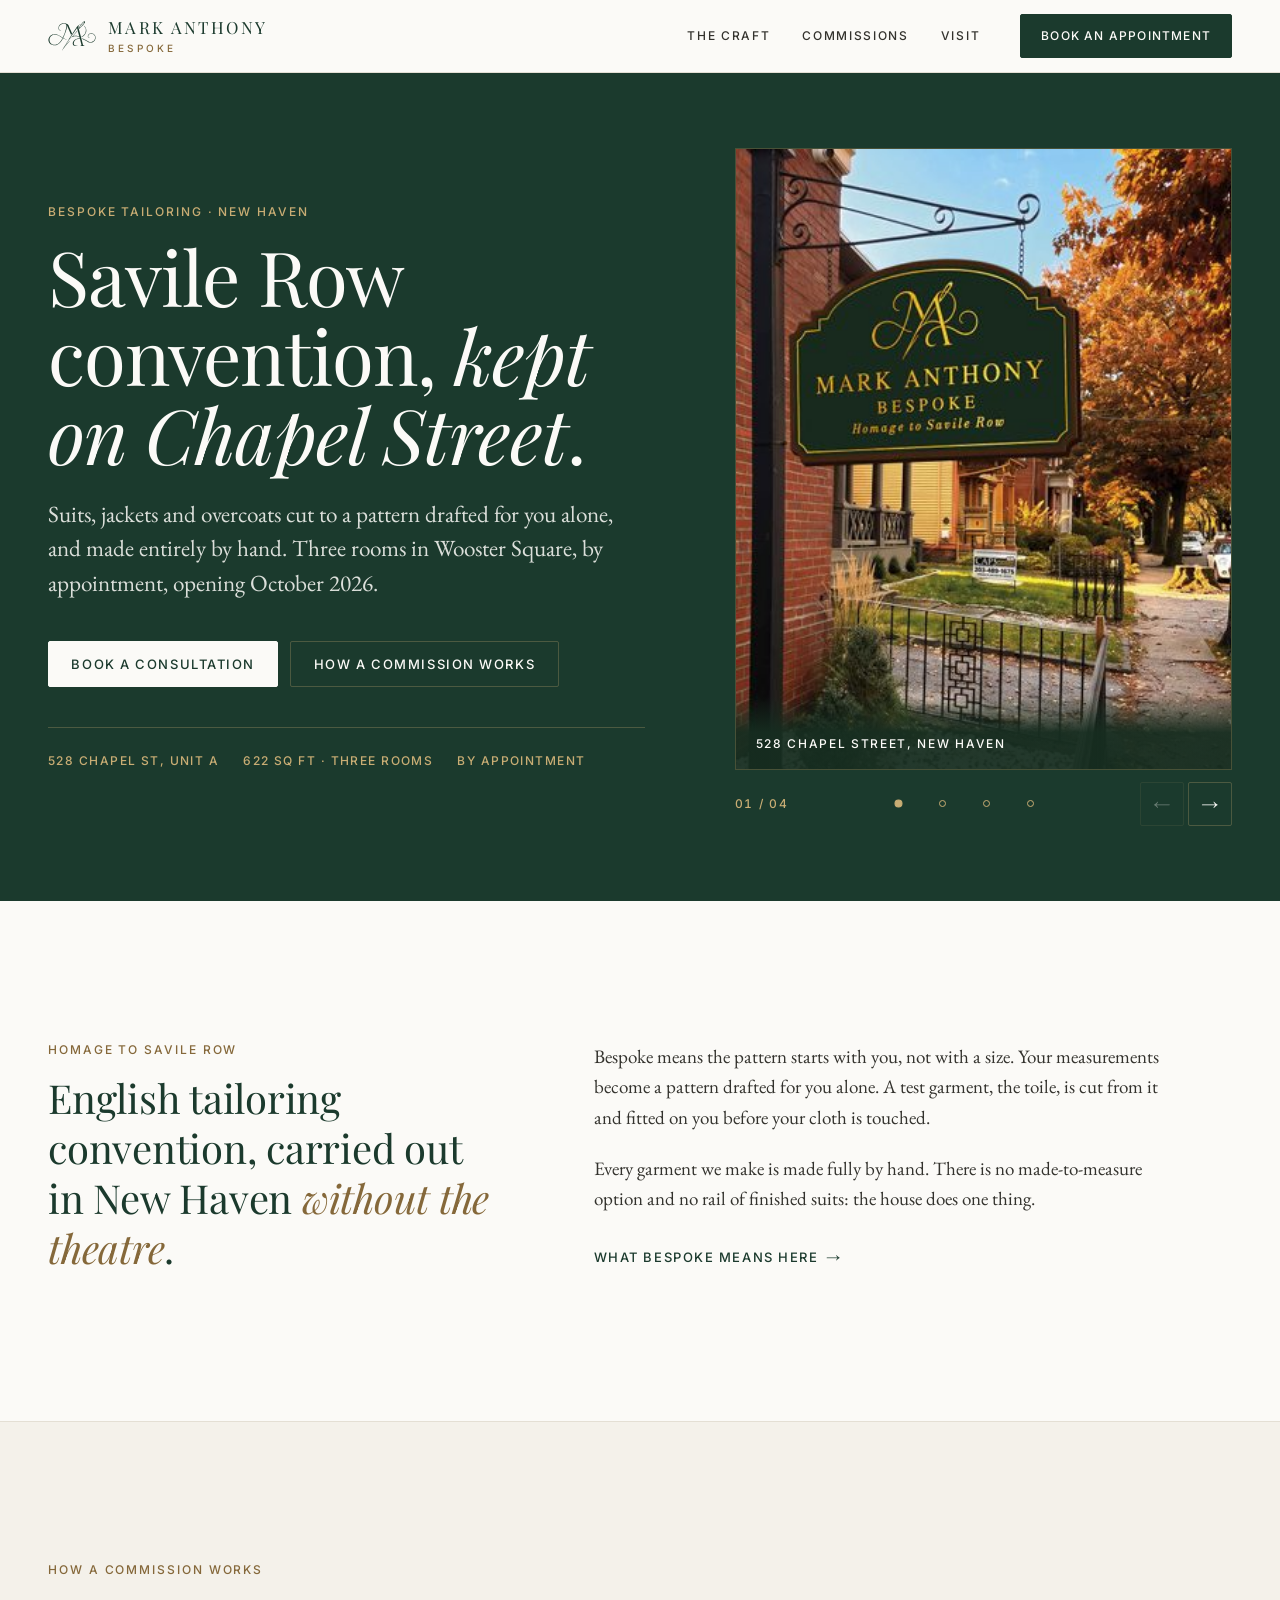
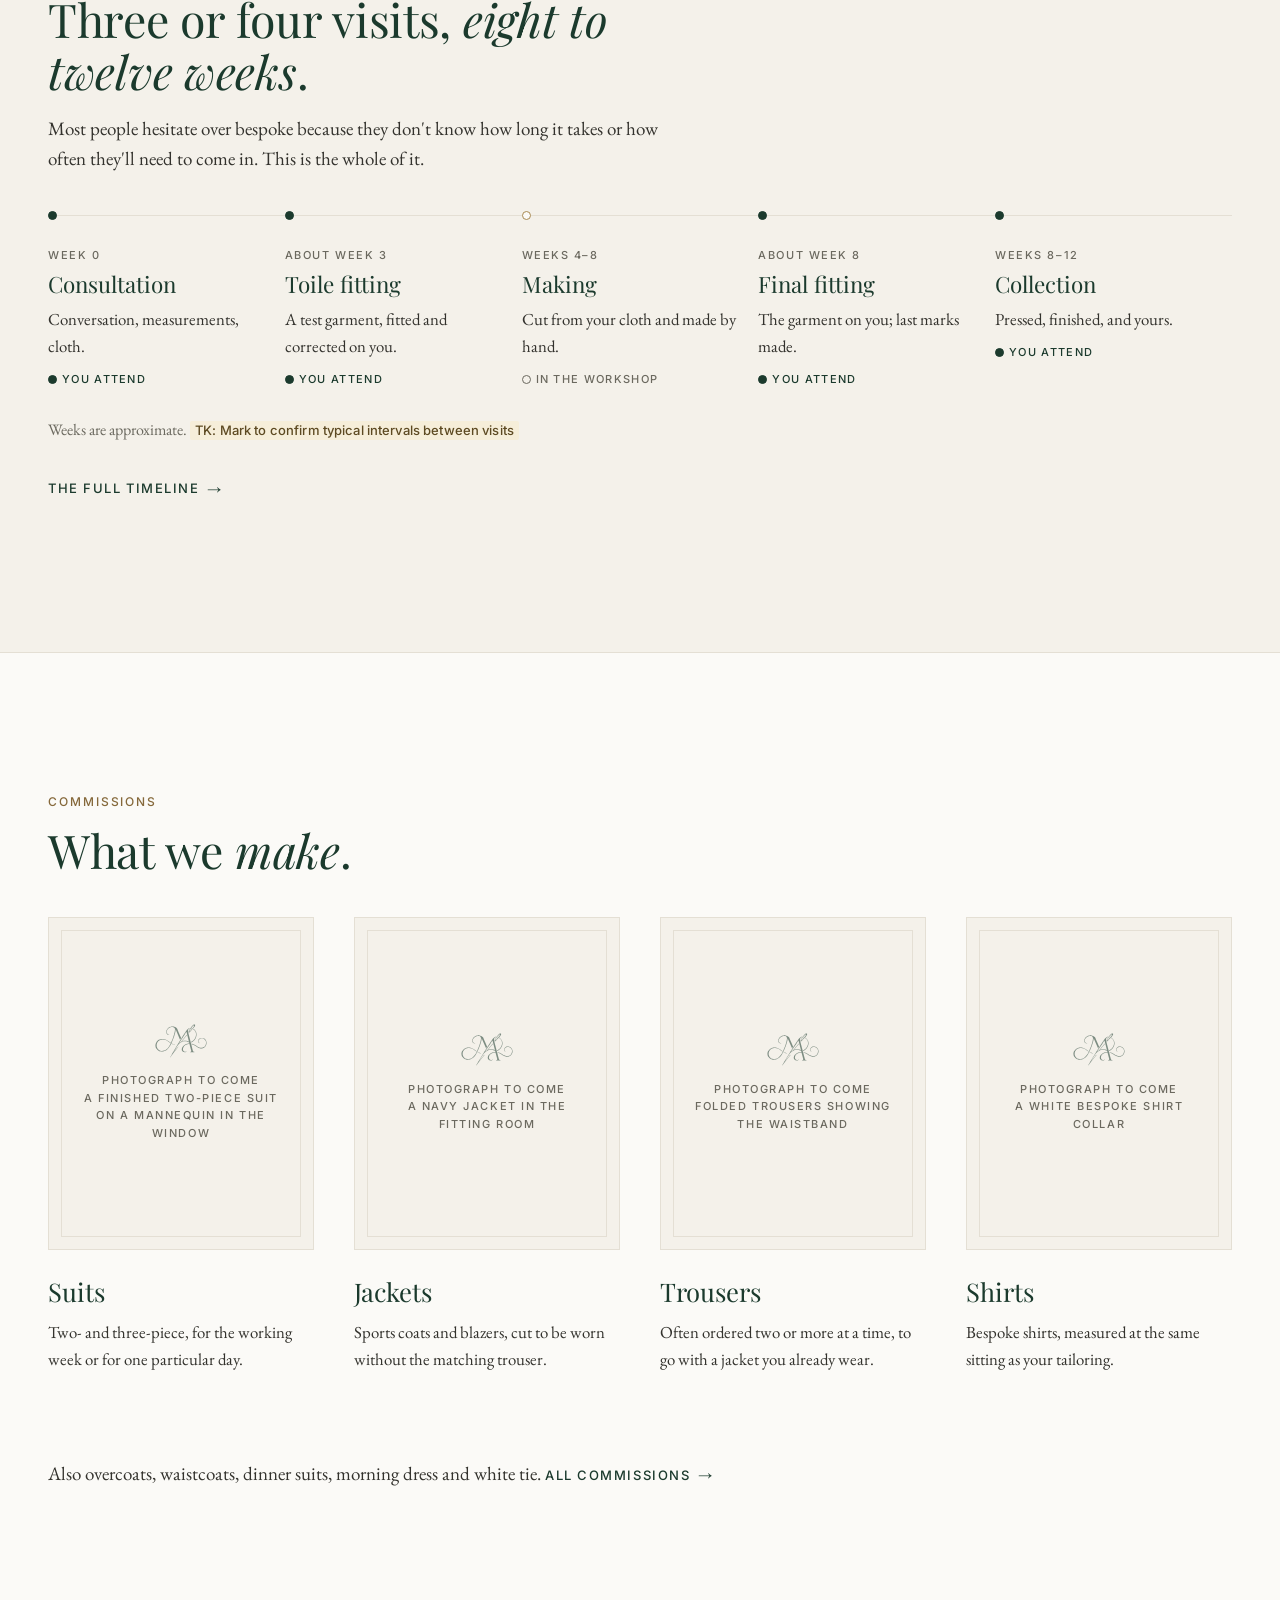
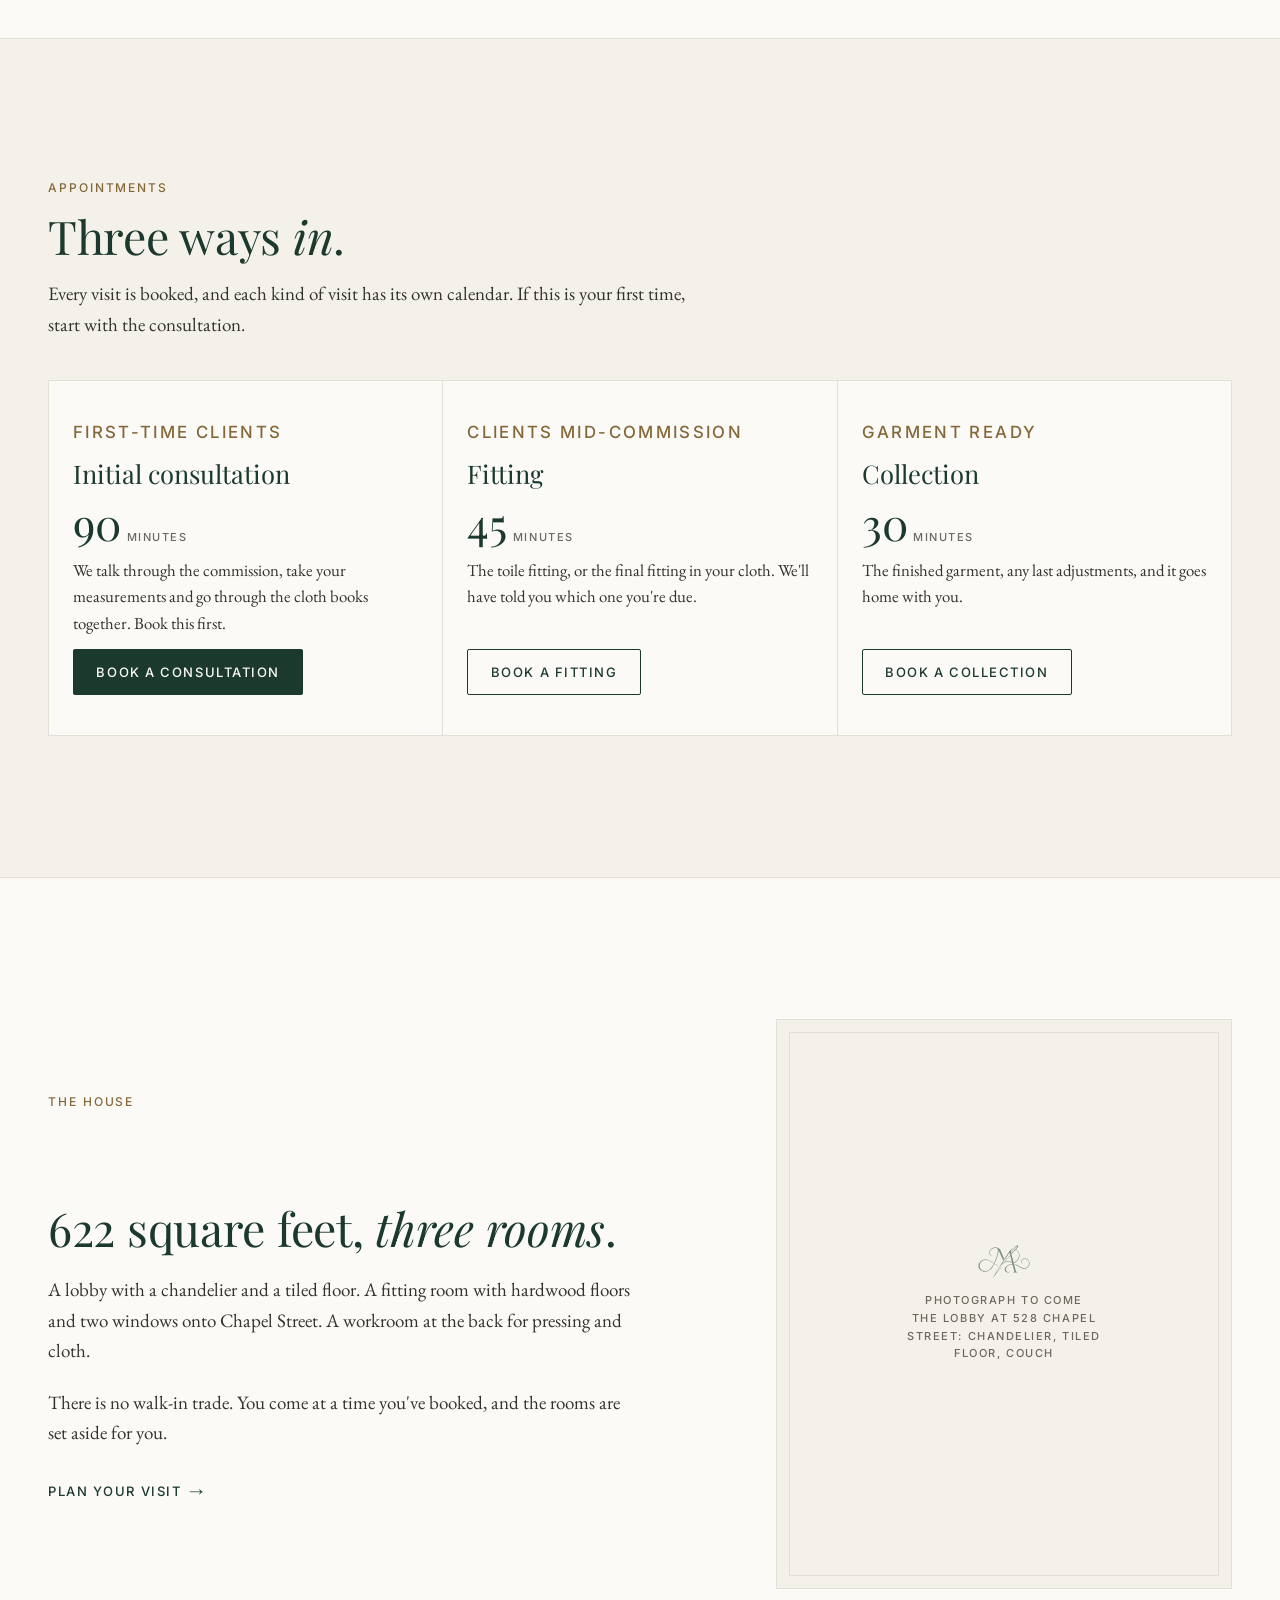
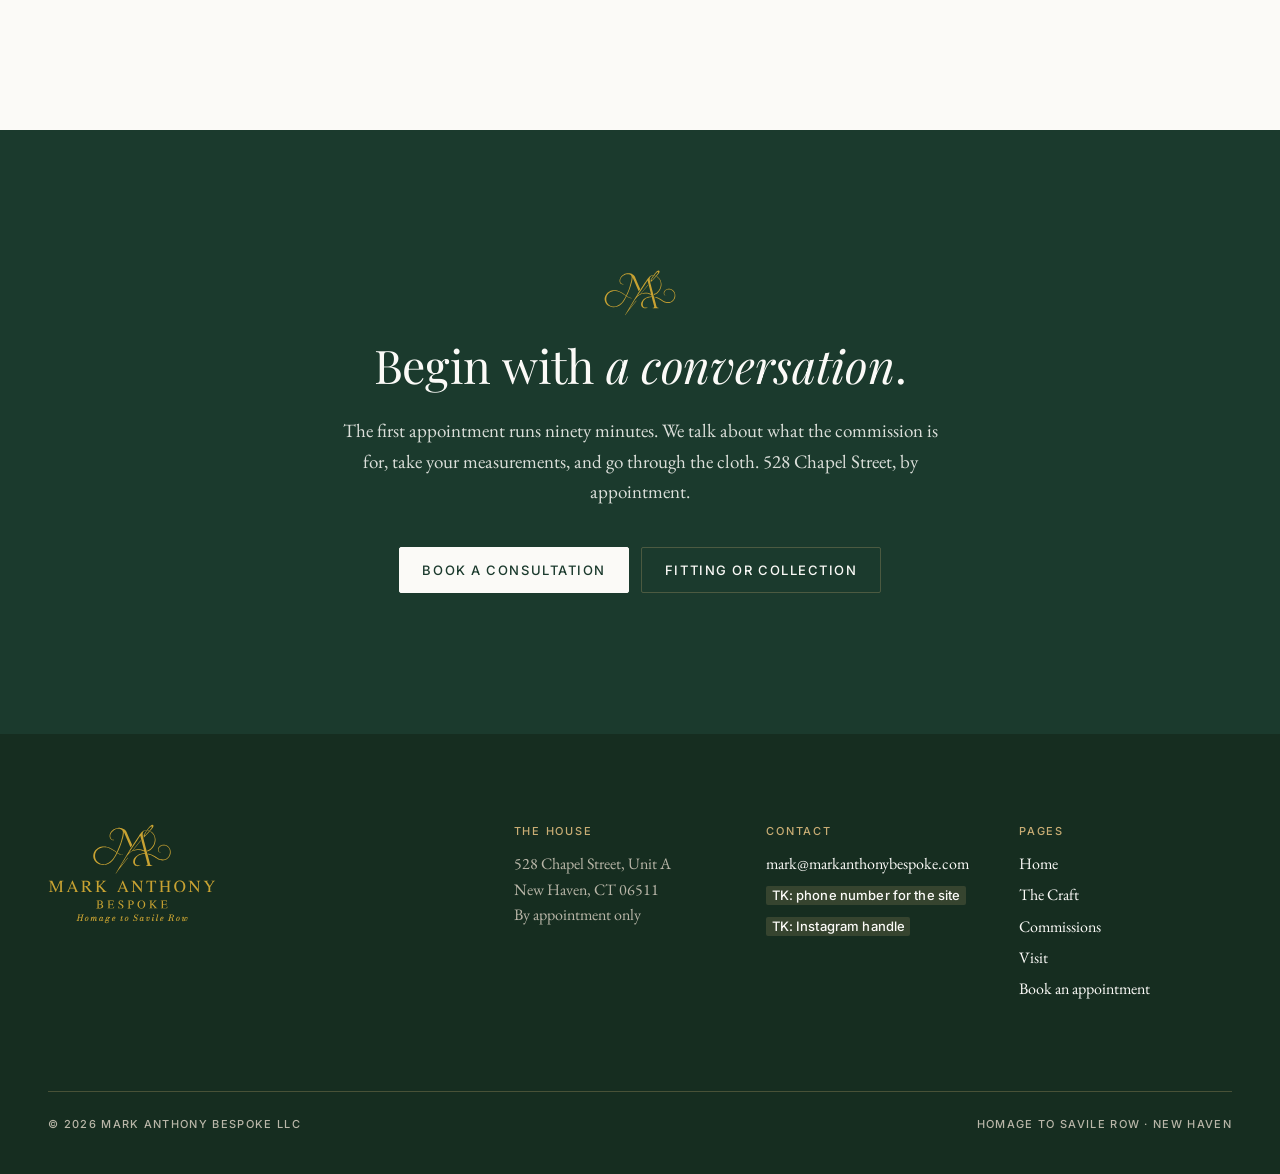
==== index.html @ 0cb201f6 "Add initial index.html with redirect to website/" ====
<!doctype html>
<meta charset="utf-8">
<title>Mark Anthony Bespoke</title>
<script>location.replace('website/' + location.search + location.hash);</script>
<meta http-equiv="refresh" content="0; url=website/">
<a href="website/">Mark Anthony Bespoke</a>
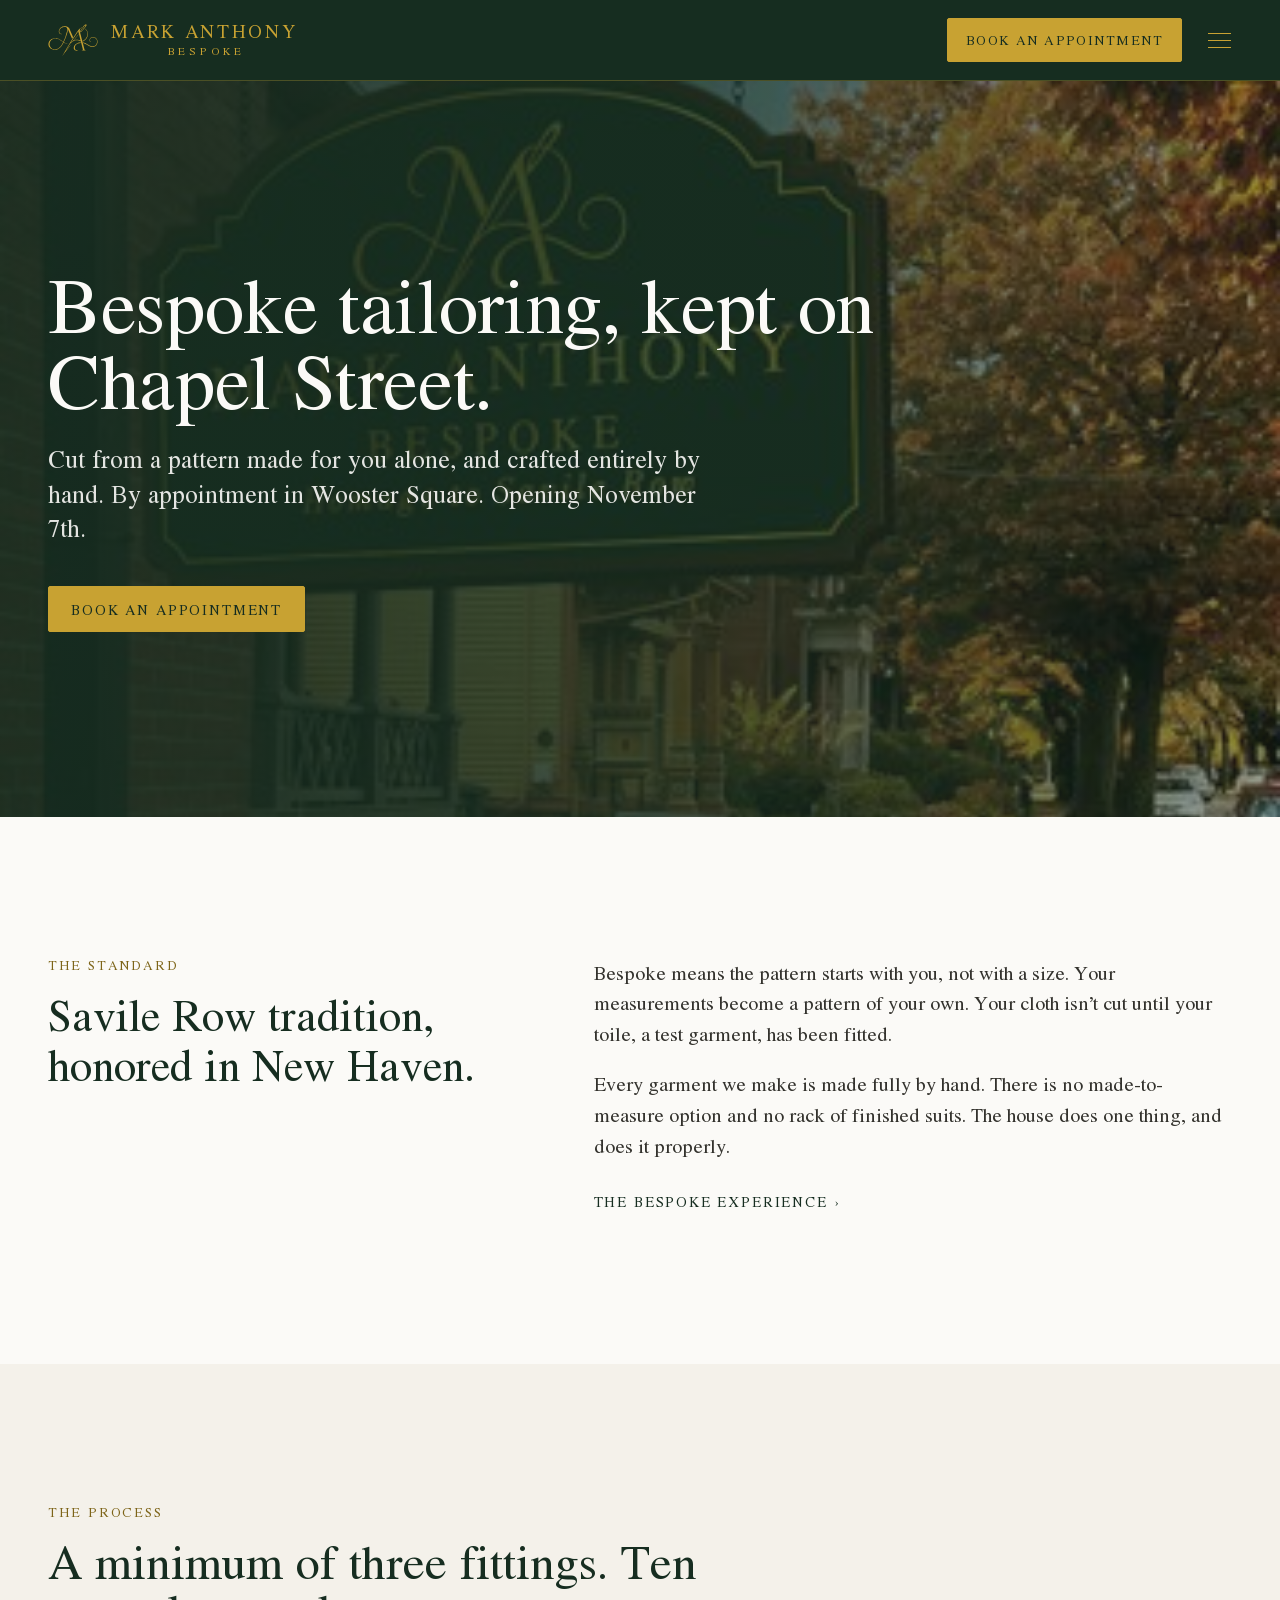
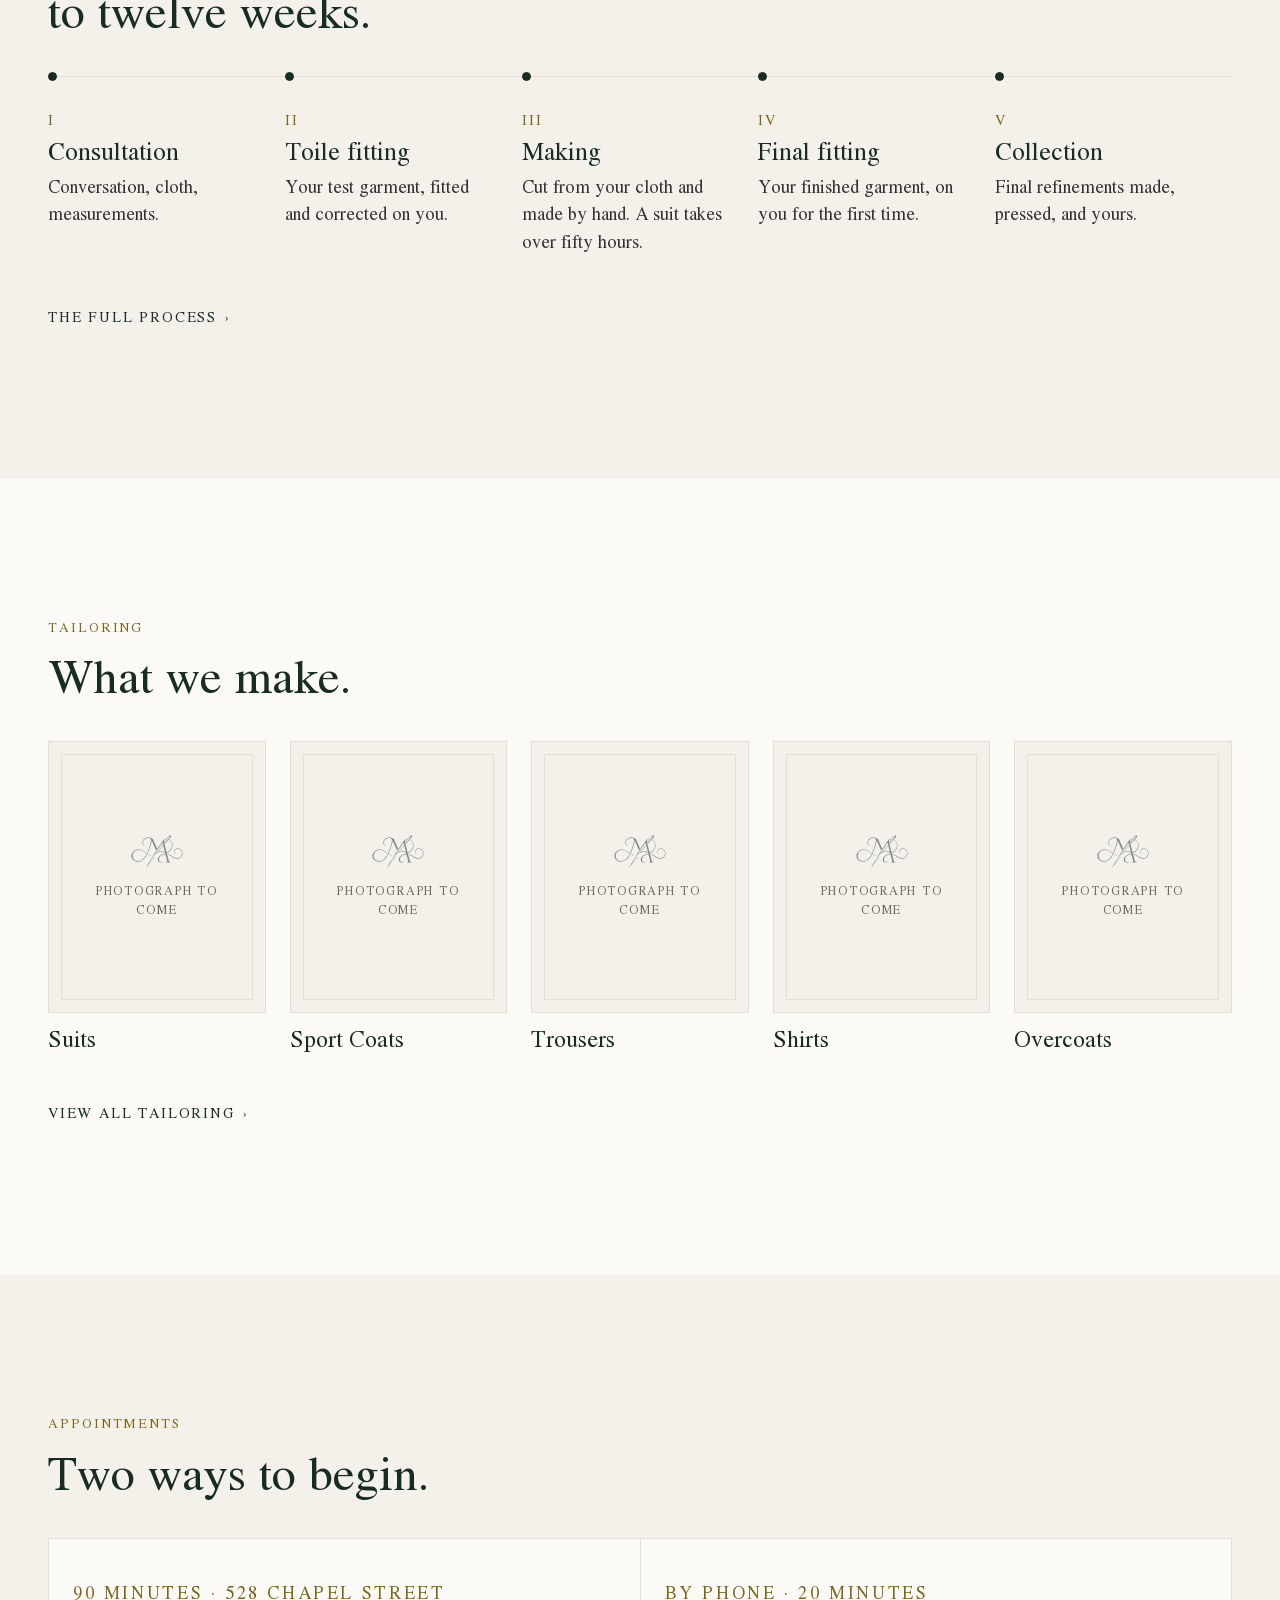
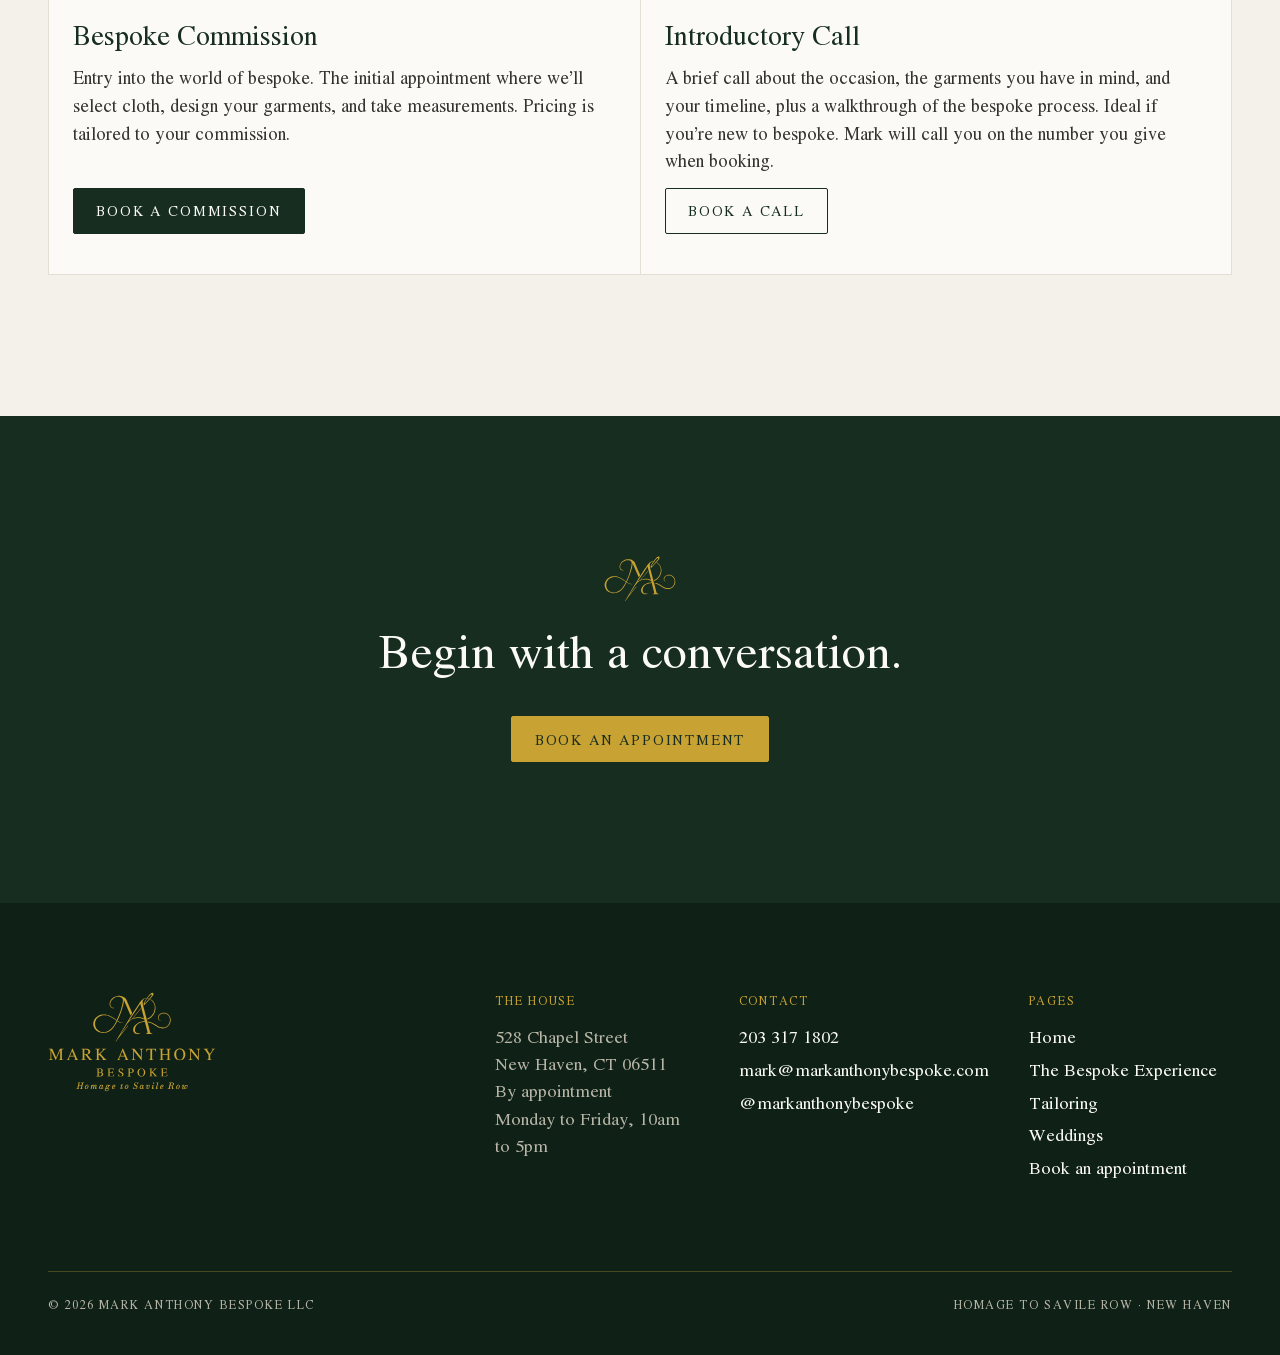
==== commit f659e165: "Add files via upload" ====
--- a/index.html
+++ b/index.html
@@ -1,6 +1,136 @@
 <!doctype html>
+<html lang="en">
+<head>
 <meta charset="utf-8">
-<title>Mark Anthony Bespoke</title>
-<script>location.replace('website/' + location.search + location.hash);</script>
-<meta http-equiv="refresh" content="0; url=website/">
-<a href="website/">Mark Anthony Bespoke</a>
+<meta name="viewport" content="width=device-width, initial-scale=1">
+<title>Mark Anthony Bespoke | Bespoke tailoring in New Haven</title>
+<meta name="description" content="Bespoke tailoring, crafted entirely by hand. By appointment at 528 Chapel Street, New Haven. Opening November 7th, 2026.">
+<meta name="theme-color" content="#162d20">
+<meta property="og:title" content="Mark Anthony Bespoke | Bespoke tailoring in New Haven">
+<meta property="og:description" content="Bespoke tailoring, crafted entirely by hand. By appointment at 528 Chapel Street, New Haven. Opening November 7th, 2026.">
+<meta property="og:type" content="website">
+<link rel="icon" href="assets/img/monogram-ink.svg" type="image/svg+xml">
+<link rel="preload" href="assets/fonts/jomolhari-latin.woff2" as="font" type="font/woff2" crossorigin>
+<link rel="stylesheet" href="assets/css/site.css">
+<script src="assets/js/site.js" defer></script>
+</head>
+<body>
+<a class="skip" href="#main">Skip to content</a>
+<header class="site-header" data-review="S-01">
+  <div class="wrap site-header__inner">
+    <a class="brand" href="./" aria-current="page">
+      <img src="assets/img/monogram.svg" alt="" width="50" height="32">
+      <span class="brand__word" aria-hidden="true"><span class="brand__name">Mark Anthony</span><span class="brand__sub">Bespoke</span></span>
+      <span class="visually-hidden">Mark Anthony Bespoke, home</span>
+    </a>
+    <a class="btn header-book" href="book/">Book an appointment</a>
+    <button class="menu-toggle" type="button" aria-expanded="false" aria-controls="menu" aria-label="Open menu"><span></span></button>
+  </div>
+  <nav class="menu" id="menu" aria-label="Main" hidden>
+    <div class="wrap">
+      <ul class="menu__links"><li><a href="./" aria-current="page">Home</a></li><li><a href="bespoke-experience/">The Bespoke Experience</a></li><li><a href="tailoring/">Tailoring</a></li><li><a href="weddings/">Weddings</a></li><li><a href="book/">Book an appointment</a></li></ul>
+      <div class="menu__meta">
+        <a href="tel:+12033171802">203 317 1802</a>
+        <a href="mailto:mark@markanthonybespoke.com">mark@markanthonybespoke.com</a>
+        <a href="https://www.instagram.com/markanthonybespoke/" rel="noopener" target="_blank">Instagram @markanthonybespoke</a>
+      </div>
+    </div>
+  </nav>
+</header>
+<main id="main">
+
+<section class="hero" aria-labelledby="h1" data-review="H-01">
+  <div class="hero__media">
+    <!-- PHOTO: Replace with the full-width shop exterior from the shoot (landscape, at least 2400px wide). -->
+    <img src="assets/img/chapel-street-sign.jpg" width="352" height="440" alt="The Mark Anthony Bespoke sign hanging outside 528 Chapel Street" fetchpriority="high">
+  </div>
+  <div class="wrap hero__inner">
+    <h1 id="h1">Bespoke tailoring, kept on Chapel Street.</h1>
+    <p class="lede">Cut from a pattern made for you alone, and crafted entirely by hand. By appointment in Wooster Square. Opening November 7th.</p>
+    <div class="btn-row"><a class="btn" href="book/">Book an appointment</a></div>
+  </div>
+</section>
+
+<section class="section" aria-labelledby="h-standard" data-review="H-02">
+  <div class="wrap split">
+    <div class="reveal">
+      <span class="eyebrow">The Standard</span>
+      <h2 id="h-standard" class="statement">Savile Row tradition, honored in New Haven.</h2>
+    </div>
+    <div class="prose reveal">
+      <p>Bespoke means the pattern starts with you, not with a size. Your measurements become a pattern of your own. Your cloth isn&rsquo;t cut until your toile, a test garment, has been fitted.</p>
+      <p>Every garment we make is made fully by hand. There is no made-to-measure option and no rack of finished suits. The house does one thing, and does it properly.</p>
+      <p><a class="link" href="bespoke-experience/">The Bespoke Experience</a></p>
+    </div>
+  </div>
+</section>
+
+<section class="section on-paper2" aria-labelledby="h-process" data-review="H-03">
+  <div class="wrap">
+    <div class="section-head reveal">
+      <span class="eyebrow">The Process</span>
+      <h2 id="h-process">A minimum of three fittings. Ten to twelve weeks.</h2>
+    </div>
+    <ol class="steps steps--row reveal"><li class="step"><p class="step__num">I</p><h3 class="step__title">Consultation</h3><p class="step__body">Conversation, cloth, measurements.</p></li><li class="step"><p class="step__num">II</p><h3 class="step__title">Toile fitting</h3><p class="step__body">Your test garment, fitted and corrected on you.</p></li><li class="step"><p class="step__num">III</p><h3 class="step__title">Making</h3><p class="step__body">Cut from your cloth and made by hand. A suit takes over fifty hours.</p></li><li class="step"><p class="step__num">IV</p><h3 class="step__title">Final fitting</h3><p class="step__body">Your finished garment, on you for the first time.</p></li><li class="step"><p class="step__num">V</p><h3 class="step__title">Collection</h3><p class="step__body">Final refinements made, pressed, and yours.</p></li></ol>
+    <p style="margin-top:var(--space-4)"><a class="link" href="bespoke-experience/#process">The full process</a></p>
+  </div>
+</section>
+
+<section class="section" aria-labelledby="h-make" data-review="H-04">
+  <div class="wrap">
+    <div class="section-head reveal">
+      <span class="eyebrow">Tailoring</span>
+      <h2 id="h-make">What we make.</h2>
+    </div>
+    <div class="cards cards--5 cards--tiles"><article class="card reveal"><div class="ratio ratio--4x5"><div class="ph" role="img" aria-label="Suits"><!-- PHOTO: Suits — 4:5 portrait from the shop shoot. --><span><img src="assets/img/monogram-ink.svg" alt="" width="52" height="33">Photograph to come</span></div></div><h3>Suits</h3></article><article class="card reveal"><div class="ratio ratio--4x5"><div class="ph" role="img" aria-label="Sport Coats"><!-- PHOTO: Sport Coats — 4:5 portrait from the shop shoot. --><span><img src="assets/img/monogram-ink.svg" alt="" width="52" height="33">Photograph to come</span></div></div><h3>Sport Coats</h3></article><article class="card reveal"><div class="ratio ratio--4x5"><div class="ph" role="img" aria-label="Trousers"><!-- PHOTO: Trousers — 4:5 portrait from the shop shoot. --><span><img src="assets/img/monogram-ink.svg" alt="" width="52" height="33">Photograph to come</span></div></div><h3>Trousers</h3></article><article class="card reveal"><div class="ratio ratio--4x5"><div class="ph" role="img" aria-label="Shirts"><!-- PHOTO: Shirts — 4:5 portrait from the shop shoot. --><span><img src="assets/img/monogram-ink.svg" alt="" width="52" height="33">Photograph to come</span></div></div><h3>Shirts</h3></article><article class="card reveal"><div class="ratio ratio--4x5"><div class="ph" role="img" aria-label="Overcoats"><!-- PHOTO: Overcoats — 4:5 portrait from the shop shoot. --><span><img src="assets/img/monogram-ink.svg" alt="" width="52" height="33">Photograph to come</span></div></div><h3>Overcoats</h3></article></div>
+    <p style="margin-top:var(--space-4)" class="reveal"><a class="link" href="tailoring/">View all tailoring</a></p>
+  </div>
+</section>
+
+<section class="section on-paper2" aria-labelledby="h-appts" data-review="H-05">
+  <div class="wrap">
+    <div class="section-head reveal">
+      <span class="eyebrow">Appointments</span>
+      <h2 id="h-appts">Two ways to begin.</h2>
+    </div>
+    <div class="appts"><article class="appt reveal"><p class="appt__dur">90 minutes &middot; 528 Chapel Street</p><h3>Bespoke Commission</h3><p>Entry into the world of bespoke. The initial appointment where we&rsquo;ll select cloth, design your garments, and take measurements. Pricing is tailored to your commission.</p><a class="btn" href="book/#commission">Book a commission</a></article><article class="appt reveal"><p class="appt__dur">By phone &middot; 20 minutes</p><h3>Introductory Call</h3><p>A brief call about the occasion, the garments you have in mind, and your timeline, plus a walkthrough of the bespoke process. Ideal if you&rsquo;re new to bespoke. Mark will call you on the number you give when booking.</p><a class="btn btn--ghost" href="book/#call">Book a call</a></article></div>
+  </div>
+</section>
+
+</main>
+
+<section class="closing on-ink" aria-labelledby="closing-h" data-review="S-03">
+  <div class="wrap">
+    <img src="assets/img/monogram.svg" alt="" width="72" height="46">
+    <h2 id="closing-h">Begin with a conversation.</h2>
+    <div class="btn-row"><a class="btn" href="book/">Book an appointment</a></div>
+  </div>
+</section>
+
+<footer class="site-footer" data-review="S-02">
+  <div class="wrap">
+    <div class="footer-grid">
+      <div><img class="footer-logo" src="assets/img/logo-full.svg" alt="Mark Anthony Bespoke, Homage to Savile Row" width="168" height="100"></div>
+      <div>
+        <p class="footer-h">The house</p>
+        <address>528 Chapel Street<br>New Haven, CT 06511</address>
+        <p>By appointment<br>Monday to Friday, 10am to 5pm</p>
+      </div>
+      <div>
+        <p class="footer-h">Contact</p>
+        <ul>
+          <li><a href="tel:+12033171802">203 317 1802</a></li>
+          <li><a href="mailto:mark@markanthonybespoke.com">mark@markanthonybespoke.com</a></li>
+          <li><a href="https://www.instagram.com/markanthonybespoke/" rel="noopener" target="_blank">@markanthonybespoke</a></li>
+        </ul>
+      </div>
+      <div>
+        <p class="footer-h">Pages</p>
+        <ul><li><a href="./">Home</a></li><li><a href="bespoke-experience/">The Bespoke Experience</a></li><li><a href="tailoring/">Tailoring</a></li><li><a href="weddings/">Weddings</a></li><li><a href="book/">Book an appointment</a></li></ul>
+      </div>
+    </div>
+    <div class="footer-base"><span>&copy; 2026 Mark Anthony Bespoke LLC</span><span>Homage to Savile Row &middot; New Haven</span></div>
+  </div>
+</footer>
+</body>
+</html>
--- a/assets/css/site.css
+++ b/assets/css/site.css
@@ -0,0 +1,403 @@
+/* Mark Anthony Bespoke — site.css (v2)
+   Brand colours from the logo SVG: green #162d20, gold #c8a232.
+   One typeface throughout: Jomolhari (regular only). No italics.
+   Restraint: hairline rules, no shadows, radius ≤ 2px.
+   Contrast (measured):
+     on --paper #fbfaf7: --ink 14.1:1 · --body 12.2:1 · --muted 5.3:1 · --gold-text 5.4:1 (5.0:1 on --paper-2)
+     --gold #c8a232 on paper is 2.3:1 — never text on light backgrounds; rules and ornaments only.
+     on --ink: --paper 14.1:1 · --gold 6.1:1 · --muted-dark 7.2:1 */
+
+/* Jomolhari (SIL Open Font License), Latin subset with TrueType hinting removed (its hinting
+   renders unevenly on Windows at text sizes). Self-hosted and preloaded so pages open in it. */
+@font-face {
+  font-family: "Jomolhari";
+  font-style: normal;
+  font-weight: 400;
+  font-display: swap;
+  src: url("../fonts/jomolhari-latin.woff2") format("woff2");
+  unicode-range: U+0000-00FF, U+0131, U+0152-0153, U+02BB-02BC, U+02C6, U+02DA, U+02DC, U+0304, U+0308, U+0329, U+2000-206F, U+20AC, U+2122, U+2191, U+2193, U+2212, U+2215, U+FEFF, U+FFFD;
+}
+
+:root {
+  --ink: #162d20;           /* logo green */
+  --ink-deep: #0f2117;
+  --gold: #c8a232;          /* logo gold */
+  --gold-text: #7d6418;     /* same hue, darkened for small text on paper */
+  --paper: #fbfaf7;
+  --paper-2: #f4f1ea;
+  --body: #33322d;
+  --muted: #6b695f;
+  --muted-dark: #b9b6a8;
+  --rule: #e4dfd4;
+  --rule-dark: rgba(200, 162, 50, .3);
+
+  --f: "Jomolhari", Georgia, "Times New Roman", serif;
+
+  --measure: 64ch;
+  --wrap: 74rem;
+  --gutter: clamp(1rem, 4vw, 3rem);
+  --space-2: 1rem;
+  --space-3: 1.5rem;
+  --space-4: 2.5rem;
+  --space-5: clamp(3rem, 7vw, 6rem);
+  --space-6: clamp(4.5rem, 11vw, 9rem);
+  --radius: 2px;
+  --ease: cubic-bezier(.2, .7, .2, 1);
+  --header-h: 5rem;
+}
+
+/* ---------- Reset ---------- */
+*, *::before, *::after { box-sizing: border-box; }
+html { -webkit-text-size-adjust: 100%; scroll-padding-top: calc(var(--header-h) + 1rem); }
+@media (prefers-reduced-motion: no-preference) { html { scroll-behavior: smooth; } }
+body {
+  margin: 0;
+  background: var(--paper);
+  color: var(--body);
+  font: 400 1.125rem/1.7 var(--f);
+  font-kerning: normal;
+  font-synthesis: none;
+  -webkit-font-smoothing: antialiased;
+}
+img, svg { display: block; max-width: 100%; height: auto; }
+a { color: inherit; }
+h1, h2, h3, h4 { margin: 0; font-weight: 400; color: var(--ink); font-family: var(--f); }
+p, ul, ol, dl, figure, blockquote { margin: 0; }
+em, i, cite { font-style: normal; }
+
+/* ---------- Focus ---------- */
+:focus { outline: none; }
+:focus-visible { outline: 2px solid var(--gold-text); outline-offset: 3px; border-radius: var(--radius); }
+.on-ink :focus-visible, .site-header :focus-visible, .hero :focus-visible, .menu :focus-visible { outline-color: var(--gold); }
+
+.skip {
+  position: absolute; left: 1rem; top: -4rem; z-index: 100;
+  background: var(--gold); color: var(--ink);
+  font: 400 .8125rem/1 var(--f); letter-spacing: .12em; text-transform: uppercase;
+  padding: .9rem 1.1rem; text-decoration: none;
+}
+.skip:focus { top: 1rem; }
+.visually-hidden {
+  position: absolute !important; width: 1px; height: 1px; overflow: hidden;
+  clip: rect(0 0 0 0); white-space: nowrap;
+}
+
+/* ---------- Type ---------- */
+h1 { font-size: clamp(2.4rem, 5.6vw, 4.4rem); line-height: 1.08; letter-spacing: -.005em; }
+h2, .h2 { font-size: clamp(1.8rem, 3.6vw, 2.7rem); line-height: 1.15; }
+h3, .h3 { font-size: clamp(1.3rem, 2.1vw, 1.55rem); line-height: 1.3; }
+
+/* The all-caps label style: eyebrows, buttons, small labels */
+.caps, .eyebrow, .btn, .link, .card__meta, .step__num, .appt__dur, .expect dt, .footer-h {
+  font-family: var(--f); font-weight: 400; text-transform: uppercase; letter-spacing: .16em;
+}
+.eyebrow { display: block; font-size: .75rem; line-height: 1.3; color: var(--gold-text); margin-bottom: var(--space-2); }
+.on-ink .eyebrow { color: var(--gold); }
+.lede { font-size: clamp(1.2rem, 1.9vw, 1.4rem); line-height: 1.55; max-width: 34em; }
+.prose { max-width: var(--measure); }
+.prose > * + * { margin-top: 1.1em; }
+.muted { color: var(--muted); }
+.small { font-size: 1rem; }
+
+.tk {
+  font: 400 .8125rem/1.4 var(--f); letter-spacing: .02em;
+  background: #f6eed9; color: #5d4a22; padding: .1em .4em; border-radius: var(--radius);
+}
+.on-ink .tk { background: rgba(200,162,50,.18); color: var(--paper); }
+
+/* ---------- Layout ---------- */
+.wrap { width: min(100% - 2 * var(--gutter), var(--wrap)); margin-inline: auto; }
+.section { padding-block: var(--space-6); }
+.section + .section { border-top: 1px solid var(--rule); }
+.on-ink { background: var(--ink); color: var(--paper); }
+.on-ink h1, .on-ink h2, .on-ink h3 { color: var(--paper); }
+.on-ink .muted { color: var(--muted-dark); }
+.on-paper2 { background: var(--paper-2); }
+.section.on-ink + .section, .section + .section.on-ink, .section.on-paper2 + .section, .section + .section.on-paper2 { border-top: 0; }
+
+.split { display: grid; gap: var(--space-4); }
+@media (min-width: 56rem) {
+  .split { grid-template-columns: 5fr 7fr; gap: var(--space-5); align-items: start; }
+  .split--rev { grid-template-columns: 7fr 5fr; align-items: center; }
+  .split--rev > :first-child { order: 2; }
+}
+.section-head { max-width: 42rem; margin-bottom: var(--space-4); }
+.section-head p { margin-top: var(--space-2); }
+
+/* ---------- Buttons & links ---------- */
+.btn {
+  display: inline-flex; align-items: center; justify-content: center;
+  min-height: 2.875rem; padding: .85rem 1.4rem .75rem;
+  font-size: .8125rem; line-height: 1.1; letter-spacing: .14em;
+  text-decoration: none; text-align: center;
+  border: 1px solid var(--ink); border-radius: var(--radius);
+  background: var(--ink); color: var(--paper); cursor: pointer;
+  transition: background-color .25s var(--ease), color .25s var(--ease), border-color .25s var(--ease);
+}
+.btn:hover { background: var(--ink-deep); }
+.btn--ghost { background: transparent; color: var(--ink); }
+.btn--ghost:hover { background: var(--ink); color: var(--paper); }
+.on-ink .btn, .hero .btn, .site-header .btn { background: var(--gold); color: var(--ink); border-color: var(--gold); }
+.on-ink .btn:hover, .hero .btn:hover, .site-header .btn:hover { background: #d8b648; border-color: #d8b648; }
+.btn-row { display: flex; flex-wrap: wrap; gap: .75rem; margin-top: var(--space-4); }
+
+.link {
+  font-size: .8125rem; line-height: 1.3; letter-spacing: .14em;
+  text-decoration: none; color: var(--ink);
+  display: inline-flex; align-items: center; gap: .6em; padding-block: .8rem;
+  background: linear-gradient(currentColor, currentColor) 0 calc(100% - .55rem) / 0 1px no-repeat;
+  transition: background-size .35s var(--ease);
+}
+.link::after { content: "\203A"; letter-spacing: 0; transition: transform .35s var(--ease); }
+.link:hover { background-size: 100% 1px; }
+.link:hover::after { transform: translateX(3px); }
+.on-ink .link { color: var(--paper); }
+.prose a, .text-link { color: var(--ink); text-decoration-color: var(--gold); text-decoration-thickness: 1px; text-underline-offset: .2em; }
+.prose a:hover, .text-link:hover { text-decoration-color: var(--ink); }
+.on-ink .prose a, .on-ink .text-link { color: var(--paper); }
+
+/* ---------- Header (dark, gold brand) ---------- */
+.site-header { position: sticky; top: 0; z-index: 50; background: var(--ink); border-bottom: 1px solid var(--rule-dark); }
+.site-header__inner { display: flex; align-items: center; gap: 1rem; height: var(--header-h); }
+.brand { display: flex; align-items: center; gap: .85rem; text-decoration: none; color: var(--gold); margin-right: auto; min-height: 44px; }
+.brand img { width: 3.1rem; height: auto; }
+.brand__word { display: flex; flex-direction: column; align-items: center; line-height: 1; }
+.brand__name { font: 400 1.05rem/1 var(--f); letter-spacing: .16em; text-transform: uppercase; }
+.brand__sub { font: 400 .62rem/1 var(--f); letter-spacing: .38em; text-transform: uppercase; margin-top: .45rem; padding-left: .38em; }
+.header-book { padding: .75rem 1.1rem .65rem; min-height: 2.75rem; font-size: .75rem; letter-spacing: .12em; white-space: nowrap; }
+.header-book[aria-current="page"] { background: transparent !important; color: var(--gold) !important; }
+
+.menu-toggle {
+  display: inline-flex; align-items: center; justify-content: center;
+  width: 2.75rem; height: 2.75rem; padding: 0; margin-right: -.6rem;
+  background: none; border: 0; color: var(--gold); cursor: pointer;
+}
+.menu-toggle span, .menu-toggle span::before, .menu-toggle span::after {
+  display: block; width: 1.4rem; height: 1px; background: currentColor; position: relative;
+  transition: transform .3s var(--ease), background-color .2s;
+}
+.menu-toggle span::before, .menu-toggle span::after { content: ""; position: absolute; left: 0; }
+.menu-toggle span::before { top: -7px; }
+.menu-toggle span::after { top: 7px; }
+.menu-toggle[aria-expanded="true"] span { background: transparent; }
+.menu-toggle[aria-expanded="true"] span::before { transform: translateY(7px) rotate(45deg); }
+.menu-toggle[aria-expanded="true"] span::after { transform: translateY(-7px) rotate(-45deg); }
+
+.menu { background: var(--ink); border-top: 1px solid var(--rule-dark); color: var(--paper); padding: 1rem 0 2rem; }
+.menu[hidden] { display: none; }
+.menu ul { list-style: none; margin: 0; padding: 0; }
+.menu__links a {
+  display: block; padding: 1rem 0; border-bottom: 1px solid var(--rule-dark);
+  font: 400 1.6rem/1.2 var(--f); color: var(--paper); text-decoration: none;
+  transition: color .2s;
+}
+.menu__links a:hover, .menu__links a[aria-current="page"] { color: var(--gold); }
+.menu__meta { display: flex; flex-wrap: wrap; gap: .5rem 2rem; margin-top: 1.5rem; font-size: 1rem; color: var(--muted-dark); }
+.menu__meta a { color: var(--paper); text-decoration: none; }
+.menu__meta a:hover { color: var(--gold); }
+@media (min-width: 48rem) { .menu__links { columns: 2; column-gap: 4rem; } .menu__links li { break-inside: avoid; } }
+
+@media (max-width: 34rem) {
+  .brand__word { display: none; }
+  .header-book { padding-inline: .8rem; letter-spacing: .08em; }
+}
+
+/* ---------- Hero (full width, text over image) ---------- */
+.hero { position: relative; color: var(--paper); background: var(--ink); overflow: hidden; }
+.hero__media { position: absolute; inset: 0; }
+.hero__media img { width: 100%; height: 100%; object-fit: cover; object-position: center 35%; }
+.hero__media::after {
+  content: ""; position: absolute; inset: 0;
+  background: linear-gradient(to right, rgba(22,45,32,.92) 0%, rgba(22,45,32,.82) 50%, rgba(22,45,32,.45) 100%); /* legibility scrim over photography */
+}
+@media (max-width: 47.99rem) {
+  .hero__media::after { background: linear-gradient(to top, rgba(22,45,32,.92) 0%, rgba(22,45,32,.7) 55%, rgba(22,45,32,.45) 100%); }
+}
+.hero__inner { position: relative; display: flex; flex-direction: column; justify-content: flex-end; min-height: min(46rem, calc(100svh - var(--header-h))); padding-block: var(--space-5); }
+@media (min-width: 48rem) { .hero__inner { justify-content: center; } }
+.hero h1 { color: var(--paper); max-width: 12em; }
+.hero .lede { margin-top: var(--space-3); color: rgba(251,250,247,.9); max-width: 30em; }
+
+/* Placeholder for photography not yet taken */
+.ph {
+  position: relative; width: 100%; height: 100%;
+  display: grid; place-items: center; text-align: center;
+  background: var(--paper-2); color: var(--muted); border: 1px solid var(--rule); padding: 1.5rem;
+}
+.ph::before { content: ""; position: absolute; inset: .75rem; border: 1px solid var(--rule); pointer-events: none; }
+.ph span { font: 400 .6875rem/1.7 var(--f); letter-spacing: .16em; text-transform: uppercase; max-width: 22em; position: relative; }
+.ratio .ph img, .ph span img { width: 3.25rem; height: auto; margin: 0 auto .9rem; opacity: .55; object-fit: contain; }
+.ratio { position: relative; }
+.ratio > * { position: absolute; inset: 0; }
+.ratio--4x5 { aspect-ratio: 4 / 5; }
+.ratio--3x2 { aspect-ratio: 3 / 2; }
+.ratio img { width: 100%; height: 100%; object-fit: cover; }
+
+.statement { font-size: clamp(1.7rem, 3.4vw, 2.5rem); line-height: 1.25; color: var(--ink); max-width: 22em; }
+
+/* ---------- Process steps (I–V) ---------- */
+.steps { list-style: none; margin: 0; padding: 0; display: grid; }
+.step { position: relative; padding: 1.4rem 0 1.4rem 2rem; border-left: 1px solid var(--rule); }
+.step::before {
+  content: ""; position: absolute; left: -5px; top: 1.75rem; width: 9px; height: 9px; border-radius: 50%;
+  background: var(--ink); border: 1px solid var(--ink);
+}
+.step__num { font-size: .8125rem; color: var(--gold-text); }
+.step__title { font-size: 1.4rem; line-height: 1.25; color: var(--ink); margin-top: .35rem; }
+.step__body { margin-top: .5rem; font-size: 1.02rem; }
+@media (min-width: 56rem) {
+  .steps--row { grid-template-columns: repeat(5, 1fr); }
+  .steps--row .step { border-left: 0; border-top: 1px solid var(--rule); padding: 2rem 1.5rem 0 0; }
+  .steps--row .step::before { left: 0; top: -5px; }
+}
+.steps--full .step { padding-bottom: var(--space-4); }
+.steps--full .step:last-child { padding-bottom: 0; }
+.steps--full .step__body { max-width: 40rem; }
+.step__gap {
+  margin-top: 1.25rem; font-size: .9375rem; color: var(--gold-text);
+  display: flex; align-items: center; gap: .75rem;
+}
+.step__gap::before { content: ""; width: 1.5rem; height: 1px; background: var(--gold); flex: none; }
+
+/* ---------- Cards ---------- */
+.cards { display: grid; gap: var(--space-4) var(--space-3); }
+@media (min-width: 40rem) { .cards--3, .cards--5 { grid-template-columns: repeat(2, 1fr); } }
+@media (min-width: 56rem) {
+  .cards--3 { grid-template-columns: repeat(3, 1fr); }
+  .cards--5 { grid-template-columns: repeat(5, 1fr); }
+}
+@media (max-width: 39.99rem) { .cards--tiles { grid-template-columns: repeat(2, 1fr); gap: var(--space-3) 1rem; } }
+.card { display: flex; flex-direction: column; gap: .75rem; }
+.card--rule { padding-top: var(--space-3); border-top: 1px solid var(--rule); }
+.card__meta { font-size: .75rem; color: var(--gold-text); }
+.card h3 { font-size: 1.3rem; }
+.card p { font-size: 1.02rem; }
+
+/* Appointment cards / picker */
+.appts { display: grid; gap: 1px; background: var(--rule); border: 1px solid var(--rule); }
+@media (min-width: 48rem) { .appts { grid-template-columns: repeat(2, 1fr); } }
+.appt {
+  background: var(--paper); padding: var(--space-4) var(--space-3);
+  display: flex; flex-direction: column; gap: .8rem; text-align: left; color: var(--body);
+  text-decoration: none; border: 0; font: inherit; width: 100%;
+  scroll-margin-top: calc(var(--header-h) + 1rem);
+}
+.appt h3 { font-size: 1.55rem; }
+.appt__dur { font-size: .75rem; color: var(--gold-text); }
+.appt p { font-size: 1.02rem; }
+.appt .btn { margin-top: auto; align-self: flex-start; }
+a.appt, button.appt { cursor: pointer; transition: background-color .25s var(--ease), color .25s var(--ease); }
+a.appt:hover { background: var(--paper-2); }
+.appt[aria-current="true"] { background: var(--ink); color: var(--paper); }
+.appt[aria-current="true"] h3 { color: var(--paper); }
+.appt[aria-current="true"] .appt__dur { color: var(--gold); }
+.appt__check { margin-top: auto; font-size: .75rem; letter-spacing: .16em; text-transform: uppercase; color: var(--gold-text); }
+.appt[aria-current="true"] .appt__check { color: var(--gold); }
+
+/* ---------- Book page ---------- */
+.book-hero { padding-block: var(--space-5) var(--space-4); }
+.step-h { font-size: .8125rem; color: var(--gold-text); margin: var(--space-5) 0 var(--space-2); letter-spacing: .16em; text-transform: uppercase; }
+#h-select { margin-top: 0; }
+
+.expect { display: grid; gap: 0; border-top: 1px solid var(--rule); }
+@media (min-width: 48rem) { .expect { grid-template-columns: repeat(2, 1fr); } }
+@media (min-width: 72rem) { .expect { grid-template-columns: repeat(4, 1fr); } }
+.expect > div { padding: 1.25rem 0; border-bottom: 1px solid var(--rule); }
+@media (min-width: 48rem) {
+  .expect > div { padding-right: 1.5rem; }
+  .expect > div:nth-child(even) { padding-left: 1.5rem; border-left: 1px solid var(--rule); }
+}
+@media (min-width: 72rem) { .expect > div + div { padding-left: 1.5rem; border-left: 1px solid var(--rule); } }
+.expect dt { font-size: .75rem; color: var(--gold-text); margin-bottom: .5rem; }
+.expect dd { margin: 0; font-size: 1.02rem; }
+
+.book-grid { display: grid; gap: var(--space-4); }
+@media (min-width: 64rem) { .book-grid { grid-template-columns: 2fr 1fr; align-items: start; } }
+
+.scheduler { border: 1px solid var(--ink); border-radius: var(--radius); background: #fff; }
+.scheduler__bar { display: flex; flex-wrap: wrap; align-items: center; justify-content: space-between; gap: .5rem 1rem; padding: 1rem 1.25rem; background: var(--ink); color: var(--paper); }
+.scheduler__title { font-size: 1.15rem; color: var(--paper); }
+.scheduler__meta { font-size: .75rem; letter-spacing: .14em; text-transform: uppercase; color: var(--gold); }
+.scheduler__frame { position: relative; min-height: 1100px; /* reserved: Acuity's mobile layout runs ~1000–1100px */ }
+@media (min-width: 48rem) { .scheduler__frame { min-height: 900px; } }
+.scheduler__frame iframe { display: block; width: 100%; height: 1100px; border: 0; }
+@media (min-width: 48rem) { .scheduler__frame iframe { height: 900px; } }
+.scheduler__loading {
+  position: absolute; inset: 0; display: grid; justify-items: center; align-content: start; gap: 1rem;
+  padding: 6rem 2rem 2rem; text-align: center; color: var(--muted); background: var(--paper);
+}
+.scheduler__loading img { width: 3.5rem; opacity: .6; }
+.scheduler__loading p { font-size: .8125rem; line-height: 1.7; letter-spacing: .12em; text-transform: uppercase; max-width: 26rem; }
+.scheduler.is-loaded .scheduler__loading { display: none; }
+.scheduler__foot { display: flex; flex-wrap: wrap; gap: .5rem 1.5rem; justify-content: space-between; align-items: center; padding: 1rem 1.25rem; border-top: 1px solid var(--rule); background: var(--paper); font-size: 1rem; }
+
+.location { border: 1px solid var(--rule); background: var(--paper); }
+.location__map { aspect-ratio: 4 / 3; background: var(--paper-2); border-bottom: 1px solid var(--rule); }
+.location__map iframe { display: block; width: 100%; height: 100%; border: 0; }
+.location__body { padding: 1.5rem; }
+.location__body h3 { font-size: 1.3rem; margin-bottom: .75rem; }
+.location__body p + p { margin-top: .75rem; }
+@media (min-width: 64rem) { .location { position: sticky; top: calc(var(--header-h) + 1.5rem); } }
+
+/* ---------- Closing booking block ---------- */
+.closing { background: var(--ink); color: var(--paper); text-align: center; padding-block: var(--space-6); }
+.closing img { width: 4.5rem; margin: 0 auto var(--space-3); }
+.closing h2 { color: var(--paper); }
+.closing .btn-row { justify-content: center; }
+
+/* ---------- Footer ---------- */
+.site-footer { background: var(--ink-deep); color: var(--muted-dark); padding-block: var(--space-5) var(--space-4); font-size: 1rem; }
+.site-footer a { color: var(--paper); text-decoration: none; }
+.site-footer a:hover { color: var(--gold); }
+.footer-grid { display: grid; gap: var(--space-4); }
+@media (min-width: 48rem) { .footer-grid { grid-template-columns: 2fr 1fr 1fr 1fr; } }
+.footer-logo { width: 10.5rem; }
+.footer-h { font-size: .6875rem; color: var(--gold); margin-bottom: .75rem; }
+.site-footer ul { list-style: none; padding: 0; margin: 0; }
+.site-footer li + li { margin-top: .35rem; }
+.site-footer address { font-style: normal; }
+.footer-base {
+  margin-top: var(--space-5); padding-top: var(--space-3); border-top: 1px solid var(--rule-dark);
+  display: flex; flex-wrap: wrap; gap: .5rem 2rem; justify-content: space-between;
+  font-size: .6875rem; letter-spacing: .14em; text-transform: uppercase;
+}
+
+/* ---------- Misc ---------- */
+.page-head { padding-block: var(--space-5); border-bottom: 1px solid var(--rule); }
+.page-head .lede { margin-top: var(--space-3); }
+.list-plain { list-style: none; padding: 0; margin: 0; }
+.list-rule li { padding: .8rem 0; border-bottom: 1px solid var(--rule); }
+.list-rule li:first-child { border-top: 1px solid var(--rule); }
+.cloth-list { columns: 2; column-gap: 2rem; }
+.cloth-list li { break-inside: avoid; }
+.callout { border-left: 1px solid var(--gold); padding: .25rem 0 .25rem 1.5rem; }
+.callout p + p { margin-top: .75rem; }
+.quote { border-left: 1px solid var(--gold); padding-left: 1.5rem; }
+.quote p + p { margin-top: 1em; }
+
+/* ---------- Reveal (progressive; content visible without JS) ---------- */
+@media (prefers-reduced-motion: no-preference) {
+  .js .reveal { opacity: 0; transform: translateY(14px); transition: opacity .9s var(--ease), transform .9s var(--ease); }
+  .js .reveal.is-in { opacity: 1; transform: none; }
+}
+@media (prefers-reduced-motion: reduce) {
+  *, *::before, *::after { transition-duration: .01ms !important; animation-duration: .01ms !important; }
+}
+@media print { .site-header, .closing, .scheduler, .location__map { display: none; } }
+
+/* ---------- Review mode (?review=1) — tags match the feedback doc; invisible otherwise ---------- */
+.review [data-review]:not(.site-header) { position: relative; }
+.review [data-review] { outline: 1px dashed rgba(125, 100, 24, .6); outline-offset: -1px; }
+.review [data-review]::after {
+  content: attr(data-review);
+  position: absolute; top: .5rem; right: .5rem; z-index: 45;
+  font: 400 .75rem/1 var(--f); letter-spacing: .08em;
+  background: var(--gold-text); color: #fff; padding: .45rem .55rem .35rem; border-radius: var(--radius);
+  pointer-events: none;
+}
+.review .site-header[data-review]::after { top: auto; bottom: -1.9rem; }
+.review-badge {
+  position: fixed; left: 1rem; bottom: 1rem; z-index: 60;
+  font: 400 .8125rem/1.3 var(--f); background: var(--ink); color: var(--paper);
+  padding: .6rem .8rem; border-radius: var(--radius); border: 1px solid var(--rule-dark);
+}
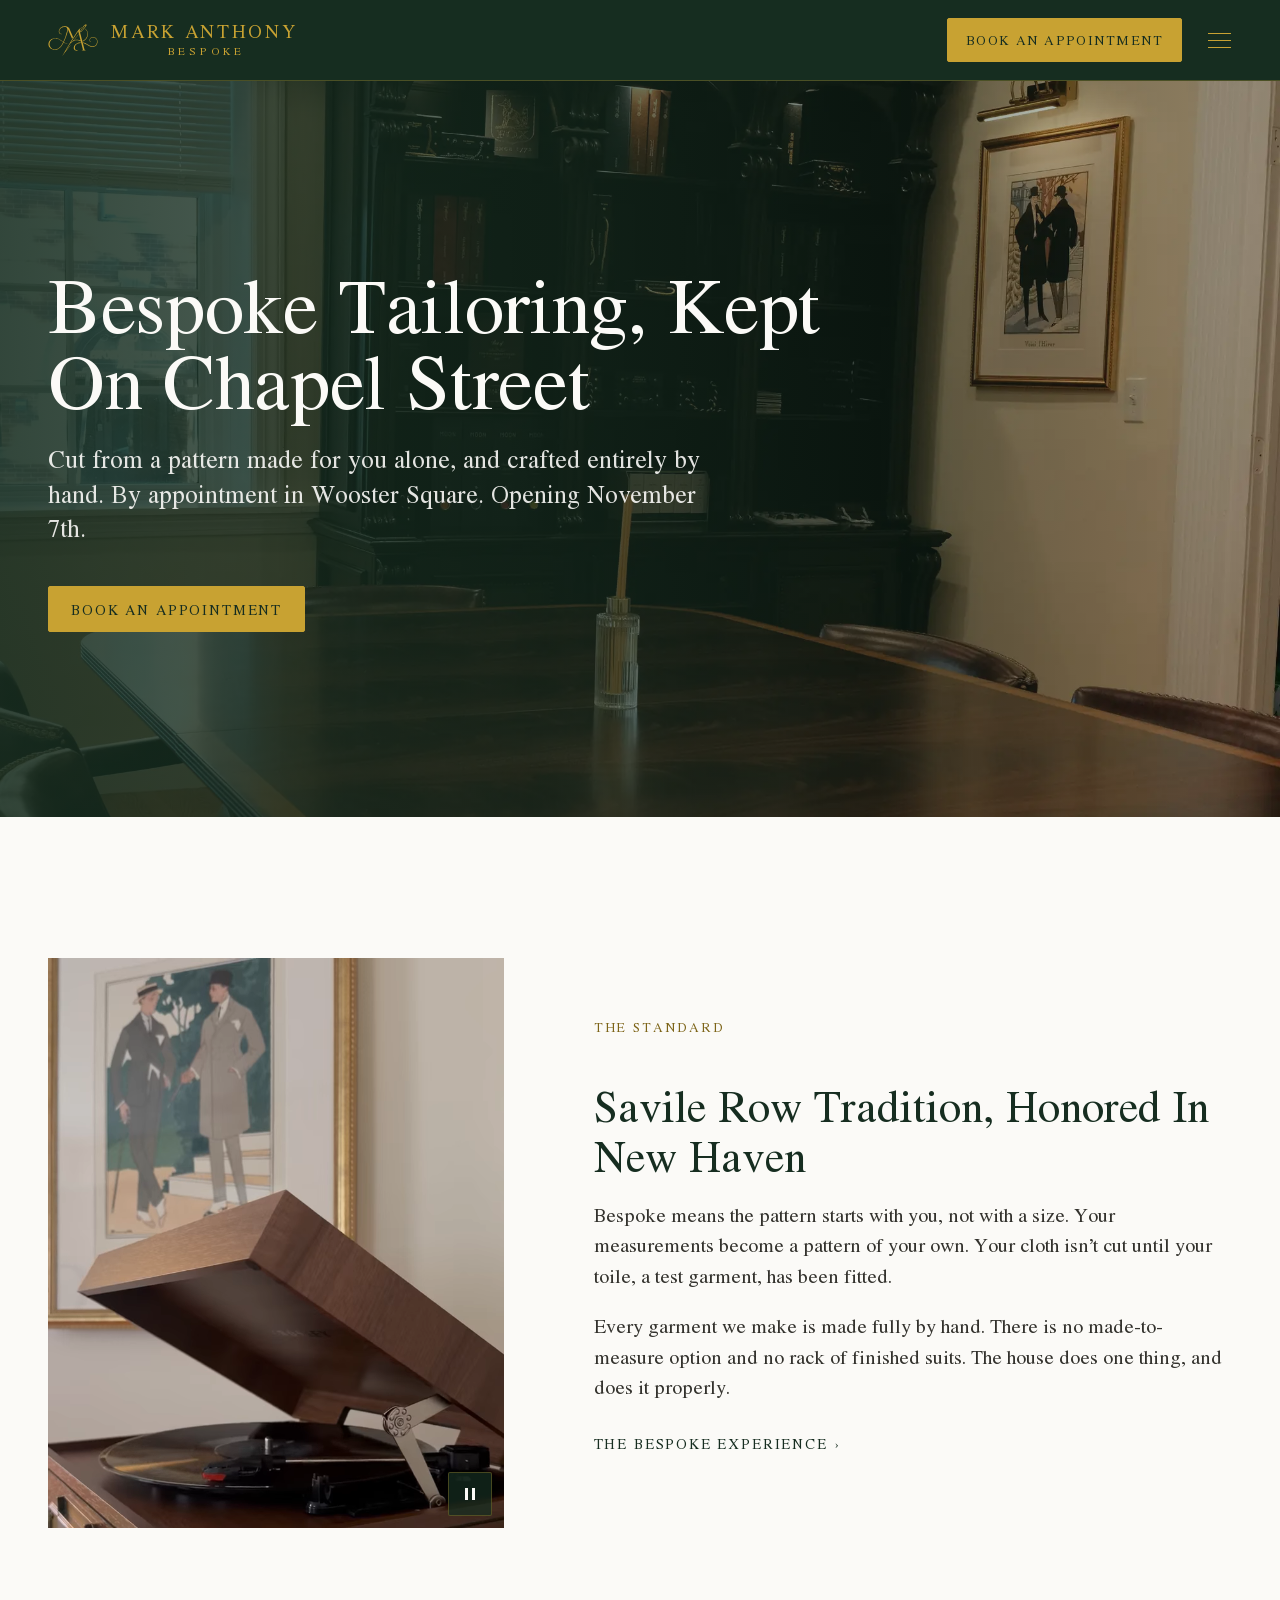
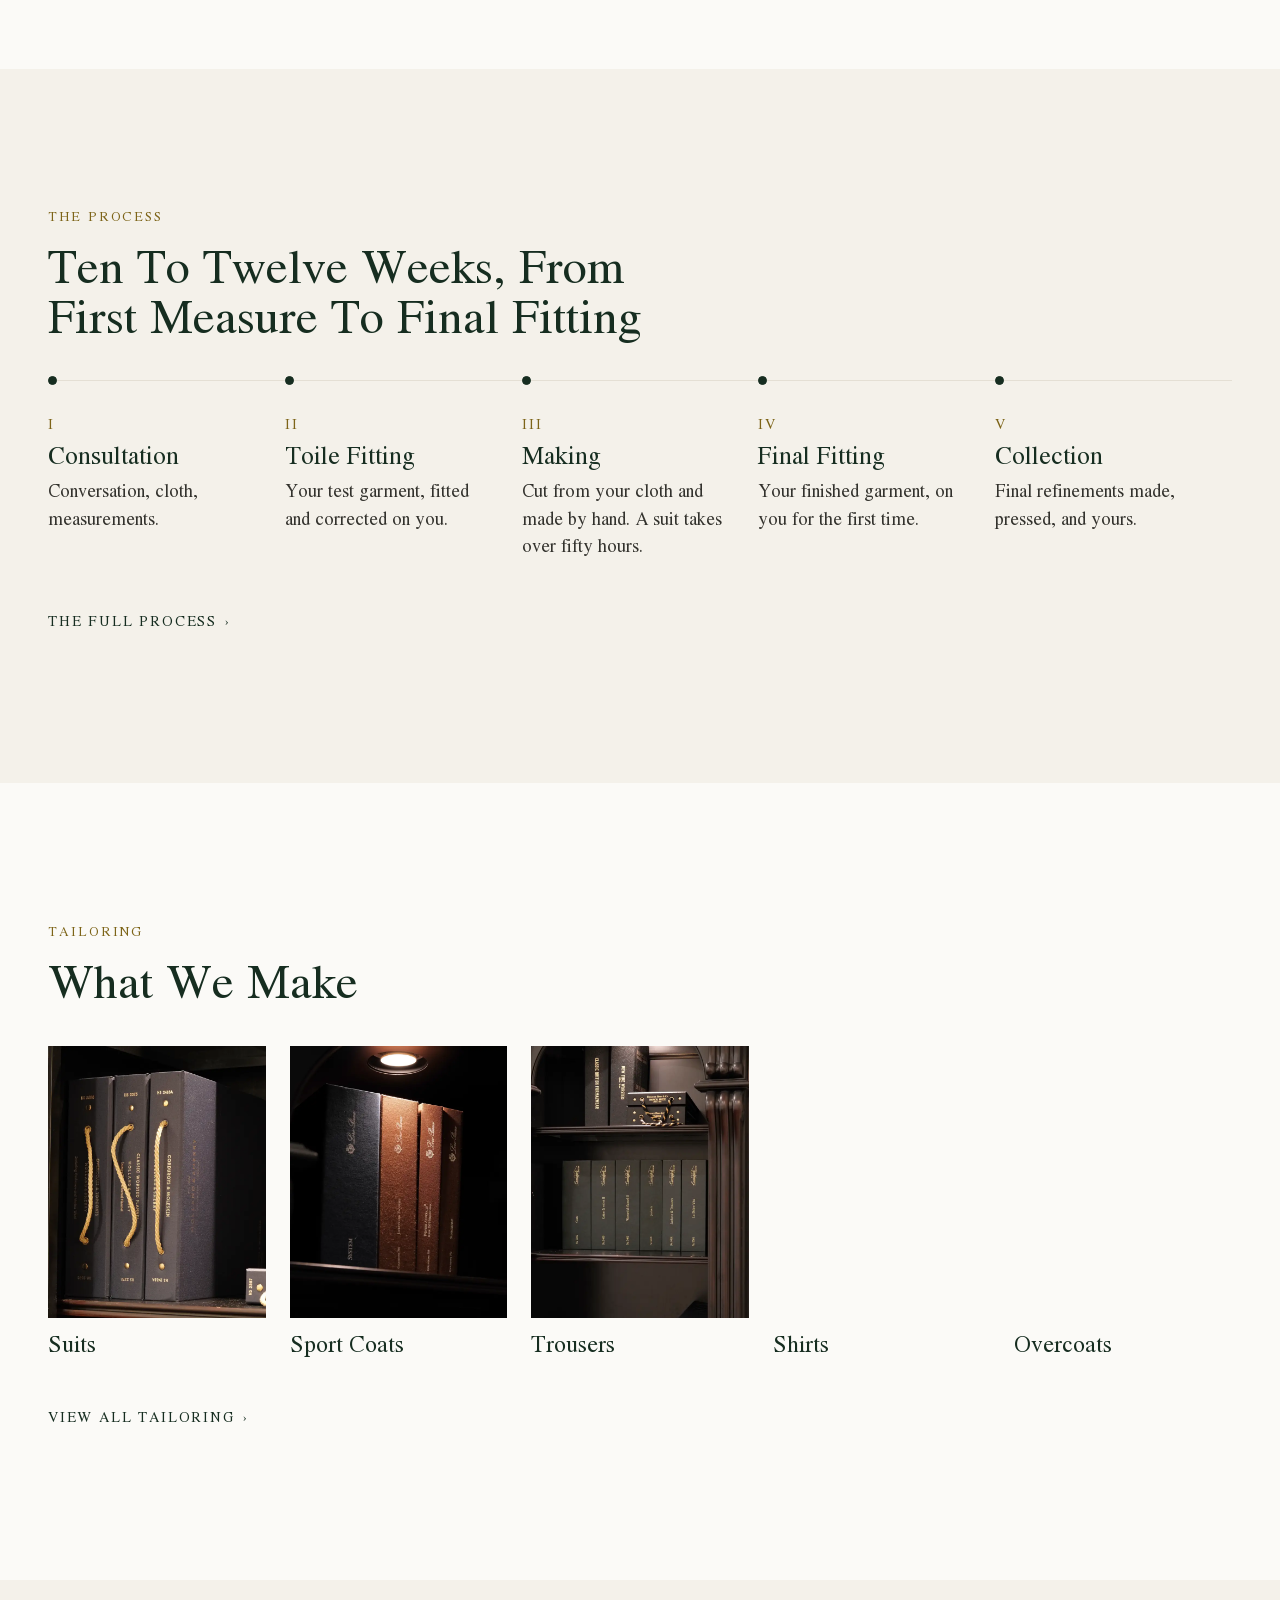
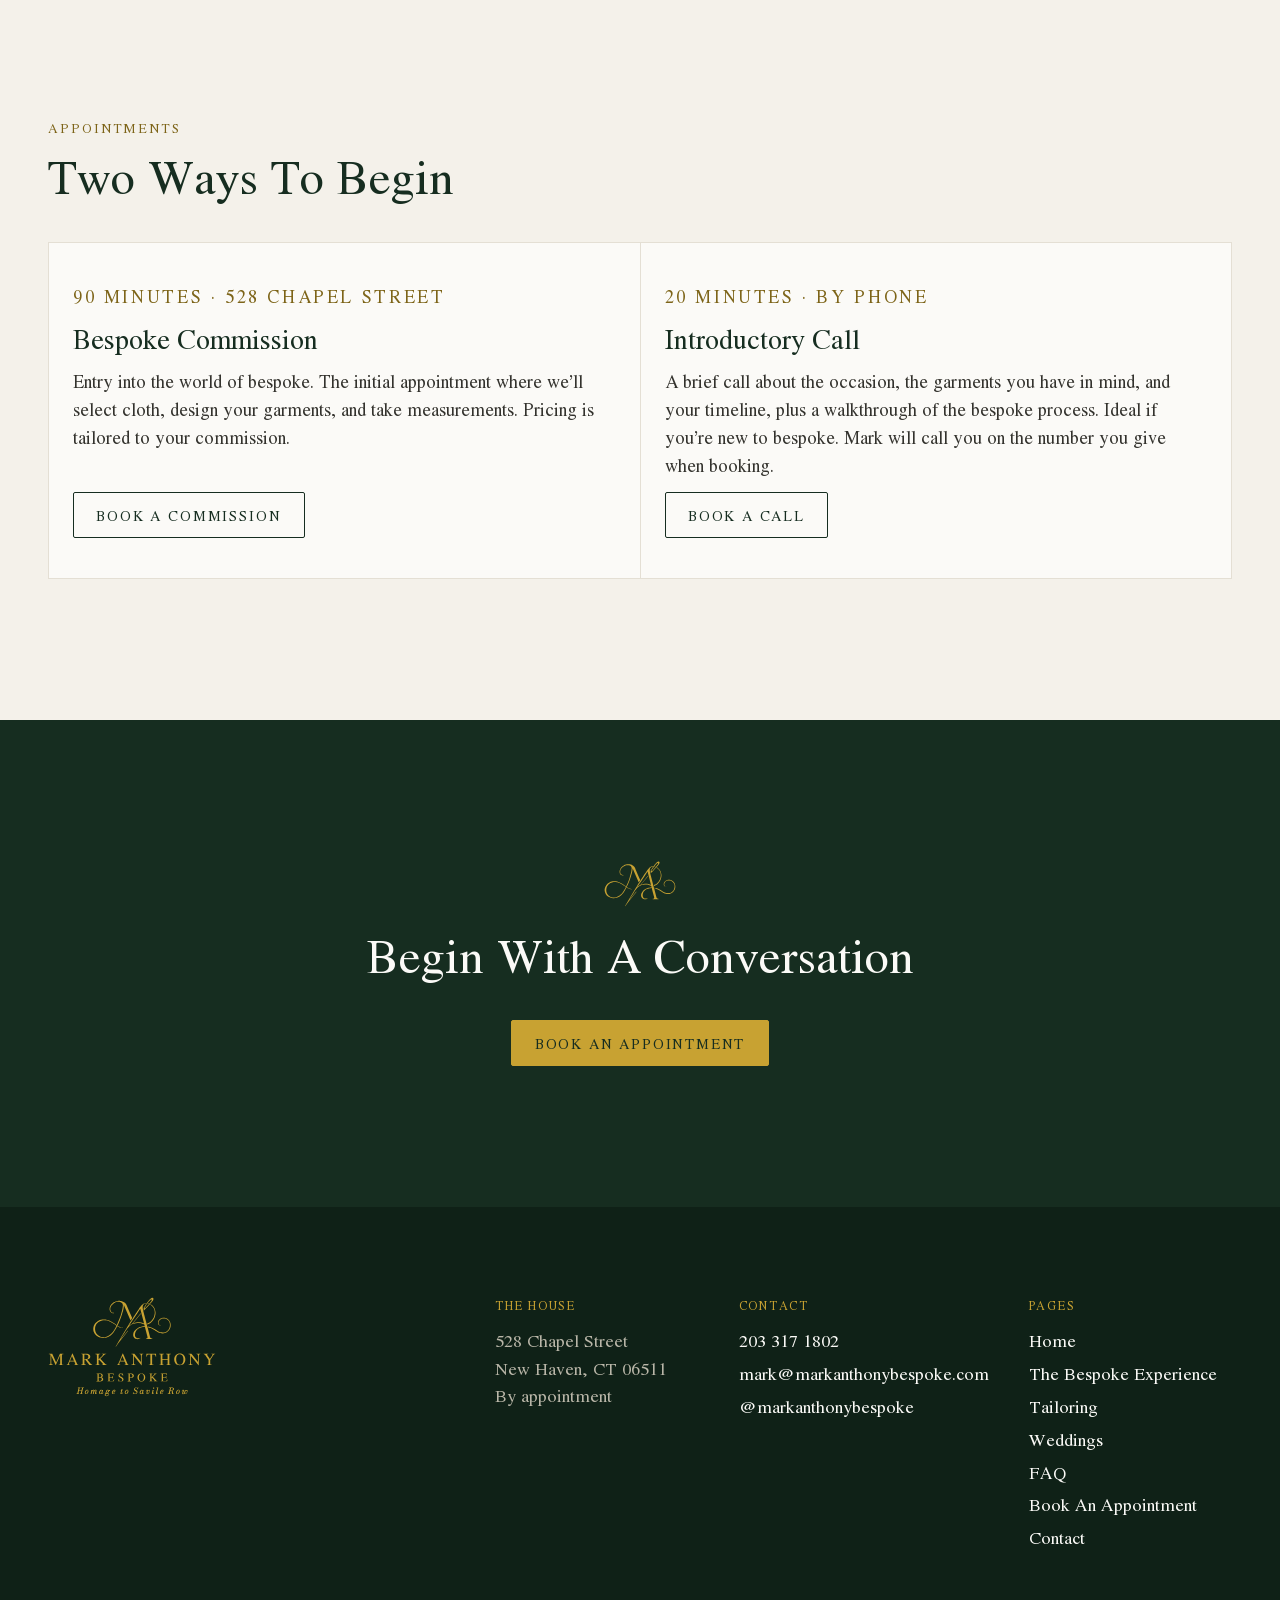
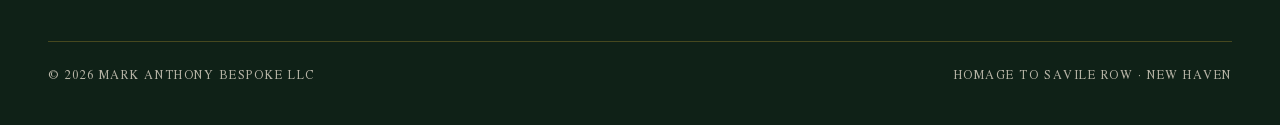
==== commit b60a50a2: "Add files via upload" ====
--- a/index.html
+++ b/index.html
@@ -9,7 +9,7 @@
 <meta property="og:title" content="Mark Anthony Bespoke | Bespoke tailoring in New Haven">
 <meta property="og:description" content="Bespoke tailoring, crafted entirely by hand. By appointment at 528 Chapel Street, New Haven. Opening November 7th, 2026.">
 <meta property="og:type" content="website">
-<link rel="icon" href="assets/img/monogram-ink.svg" type="image/svg+xml">
+<link rel="icon" href="assets/img/favicon.svg" type="image/svg+xml">
 <link rel="preload" href="assets/fonts/jomolhari-latin.woff2" as="font" type="font/woff2" crossorigin>
 <link rel="stylesheet" href="assets/css/site.css">
 <script src="assets/js/site.js" defer></script>
@@ -28,12 +28,7 @@
   </div>
   <nav class="menu" id="menu" aria-label="Main" hidden>
     <div class="wrap">
-      <ul class="menu__links"><li><a href="./" aria-current="page">Home</a></li><li><a href="bespoke-experience/">The Bespoke Experience</a></li><li><a href="tailoring/">Tailoring</a></li><li><a href="weddings/">Weddings</a></li><li><a href="book/">Book an appointment</a></li></ul>
-      <div class="menu__meta">
-        <a href="tel:+12033171802">203 317 1802</a>
-        <a href="mailto:mark@markanthonybespoke.com">mark@markanthonybespoke.com</a>
-        <a href="https://www.instagram.com/markanthonybespoke/" rel="noopener" target="_blank">Instagram @markanthonybespoke</a>
-      </div>
+      <ul class="menu__links"><li><a href="./" aria-current="page">Home</a></li><li><a href="bespoke-experience/">The Bespoke Experience</a></li><li><a href="tailoring/">Tailoring</a></li><li><a href="weddings/">Weddings</a></li><li><a href="book/">Book An Appointment</a></li><li><a href="contact/">Contact</a></li></ul>
     </div>
   </nav>
 </header>
@@ -41,23 +36,30 @@
 
 <section class="hero" aria-labelledby="h1" data-review="H-01">
   <div class="hero__media">
-    <!-- PHOTO: Replace with the full-width shop exterior from the shoot (landscape, at least 2400px wide). -->
-    <img src="assets/img/chapel-street-sign.jpg" width="352" height="440" alt="The Mark Anthony Bespoke sign hanging outside 528 Chapel Street" fetchpriority="high">
+    <img src="assets/img/hero-fitting-room.webp" srcset="assets/img/hero-fitting-room-1000.webp 1000w, assets/img/hero-fitting-room.webp 2000w" sizes="100vw" width="2000" height="1333" alt="The fitting room at 528 Chapel Street: a mahogany table, leather chairs and the cabinet of cloth books" fetchpriority="high">
   </div>
   <div class="wrap hero__inner">
-    <h1 id="h1">Bespoke tailoring, kept on Chapel Street.</h1>
+    <h1 id="h1">Bespoke Tailoring, Kept On Chapel Street</h1>
     <p class="lede">Cut from a pattern made for you alone, and crafted entirely by hand. By appointment in Wooster Square. Opening November 7th.</p>
     <div class="btn-row"><a class="btn" href="book/">Book an appointment</a></div>
   </div>
 </section>
 
 <section class="section" aria-labelledby="h-standard" data-review="H-02">
-  <div class="wrap split">
+  <div class="wrap split split--media">
     <div class="reveal">
-      <span class="eyebrow">The Standard</span>
-      <h2 id="h-standard" class="statement">Savile Row tradition, honored in New Haven.</h2>
+      <figure class="loop" data-loop>
+        <!-- VIDEO: 8.8s silent loop shot in the shop (IMG_2028). Poster shows without JS or with reduced motion. -->
+        <video muted loop playsinline preload="none" poster="assets/img/vinyl-poster.webp" width="720" height="900" aria-hidden="true">
+          <source data-src="assets/video/vinyl.webm" type="video/webm">
+          <source data-src="assets/video/vinyl.mp4" type="video/mp4">
+        </video>
+        <button class="loop__toggle" type="button" aria-label="Pause the background video" hidden><span aria-hidden="true"></span></button>
+      </figure>
     </div>
     <div class="prose reveal">
+      <span class="eyebrow">The Standard</span>
+      <h2 id="h-standard" class="statement">Savile Row Tradition, Honored In New Haven</h2>
       <p>Bespoke means the pattern starts with you, not with a size. Your measurements become a pattern of your own. Your cloth isn&rsquo;t cut until your toile, a test garment, has been fitted.</p>
       <p>Every garment we make is made fully by hand. There is no made-to-measure option and no rack of finished suits. The house does one thing, and does it properly.</p>
       <p><a class="link" href="bespoke-experience/">The Bespoke Experience</a></p>
@@ -69,9 +71,9 @@
   <div class="wrap">
     <div class="section-head reveal">
       <span class="eyebrow">The Process</span>
-      <h2 id="h-process">A minimum of three fittings. Ten to twelve weeks.</h2>
+      <h2 id="h-process">Ten To Twelve Weeks, From First Measure To Final Fitting</h2>
     </div>
-    <ol class="steps steps--row reveal"><li class="step"><p class="step__num">I</p><h3 class="step__title">Consultation</h3><p class="step__body">Conversation, cloth, measurements.</p></li><li class="step"><p class="step__num">II</p><h3 class="step__title">Toile fitting</h3><p class="step__body">Your test garment, fitted and corrected on you.</p></li><li class="step"><p class="step__num">III</p><h3 class="step__title">Making</h3><p class="step__body">Cut from your cloth and made by hand. A suit takes over fifty hours.</p></li><li class="step"><p class="step__num">IV</p><h3 class="step__title">Final fitting</h3><p class="step__body">Your finished garment, on you for the first time.</p></li><li class="step"><p class="step__num">V</p><h3 class="step__title">Collection</h3><p class="step__body">Final refinements made, pressed, and yours.</p></li></ol>
+    <ol class="steps steps--row reveal"><li class="step"><p class="step__num">I</p><h3 class="step__title">Consultation</h3><p class="step__body">Conversation, cloth, measurements.</p></li><li class="step"><p class="step__num">II</p><h3 class="step__title">Toile Fitting</h3><p class="step__body">Your test garment, fitted and corrected on you.</p></li><li class="step"><p class="step__num">III</p><h3 class="step__title">Making</h3><p class="step__body">Cut from your cloth and made by hand. A suit takes over fifty hours.</p></li><li class="step"><p class="step__num">IV</p><h3 class="step__title">Final Fitting</h3><p class="step__body">Your finished garment, on you for the first time.</p></li><li class="step"><p class="step__num">V</p><h3 class="step__title">Collection</h3><p class="step__body">Final refinements made, pressed, and yours.</p></li></ol>
     <p style="margin-top:var(--space-4)"><a class="link" href="bespoke-experience/#process">The full process</a></p>
   </div>
 </section>
@@ -80,9 +82,9 @@
   <div class="wrap">
     <div class="section-head reveal">
       <span class="eyebrow">Tailoring</span>
-      <h2 id="h-make">What we make.</h2>
+      <h2 id="h-make">What We Make</h2>
     </div>
-    <div class="cards cards--5 cards--tiles"><article class="card reveal"><div class="ratio ratio--4x5"><div class="ph" role="img" aria-label="Suits"><!-- PHOTO: Suits — 4:5 portrait from the shop shoot. --><span><img src="assets/img/monogram-ink.svg" alt="" width="52" height="33">Photograph to come</span></div></div><h3>Suits</h3></article><article class="card reveal"><div class="ratio ratio--4x5"><div class="ph" role="img" aria-label="Sport Coats"><!-- PHOTO: Sport Coats — 4:5 portrait from the shop shoot. --><span><img src="assets/img/monogram-ink.svg" alt="" width="52" height="33">Photograph to come</span></div></div><h3>Sport Coats</h3></article><article class="card reveal"><div class="ratio ratio--4x5"><div class="ph" role="img" aria-label="Trousers"><!-- PHOTO: Trousers — 4:5 portrait from the shop shoot. --><span><img src="assets/img/monogram-ink.svg" alt="" width="52" height="33">Photograph to come</span></div></div><h3>Trousers</h3></article><article class="card reveal"><div class="ratio ratio--4x5"><div class="ph" role="img" aria-label="Shirts"><!-- PHOTO: Shirts — 4:5 portrait from the shop shoot. --><span><img src="assets/img/monogram-ink.svg" alt="" width="52" height="33">Photograph to come</span></div></div><h3>Shirts</h3></article><article class="card reveal"><div class="ratio ratio--4x5"><div class="ph" role="img" aria-label="Overcoats"><!-- PHOTO: Overcoats — 4:5 portrait from the shop shoot. --><span><img src="assets/img/monogram-ink.svg" alt="" width="52" height="33">Photograph to come</span></div></div><h3>Overcoats</h3></article></div>
+    <div class="cards cards--5 cards--tiles"><article class="card reveal"><div class="ratio ratio--4x5"><img src="assets/img/cloth-holland-sherry.webp" width="800" height="1000" alt="Holland & Sherry cloth books on the shelf at 528 Chapel Street" loading="lazy" decoding="async"></div><h3>Suits</h3></article><article class="card reveal"><div class="ratio ratio--4x5"><img src="assets/img/cloth-loro-piana.webp" width="800" height="1000" alt="Loro Piana cloth books under a downlight" loading="lazy" decoding="async"></div><h3>Sport Coats</h3></article><article class="card reveal"><div class="ratio ratio--4x5"><img src="assets/img/cloth-dugdale-cabinet.webp" width="800" height="1000" alt="Dugdale cloth bunches in the fitting room cabinet" loading="lazy" decoding="async"></div><h3>Trousers</h3></article><article class="card reveal"><div class="ratio ratio--4x5"><img src="assets/img/cloth-fox-since-1772.webp" width="800" height="1000" alt="Fox Brothers cloth book, Since 1772" loading="lazy" decoding="async"></div><h3>Shirts</h3></article><article class="card reveal"><div class="ratio ratio--4x5"><img src="assets/img/cloth-fox-flannel.webp" width="800" height="1000" alt="Fox Brothers flannel bunches" loading="lazy" decoding="async"></div><h3>Overcoats</h3></article></div>
     <p style="margin-top:var(--space-4)" class="reveal"><a class="link" href="tailoring/">View all tailoring</a></p>
   </div>
 </section>
@@ -91,9 +93,9 @@
   <div class="wrap">
     <div class="section-head reveal">
       <span class="eyebrow">Appointments</span>
-      <h2 id="h-appts">Two ways to begin.</h2>
+      <h2 id="h-appts">Two Ways To Begin</h2>
     </div>
-    <div class="appts"><article class="appt reveal"><p class="appt__dur">90 minutes &middot; 528 Chapel Street</p><h3>Bespoke Commission</h3><p>Entry into the world of bespoke. The initial appointment where we&rsquo;ll select cloth, design your garments, and take measurements. Pricing is tailored to your commission.</p><a class="btn" href="book/#commission">Book a commission</a></article><article class="appt reveal"><p class="appt__dur">By phone &middot; 20 minutes</p><h3>Introductory Call</h3><p>A brief call about the occasion, the garments you have in mind, and your timeline, plus a walkthrough of the bespoke process. Ideal if you&rsquo;re new to bespoke. Mark will call you on the number you give when booking.</p><a class="btn btn--ghost" href="book/#call">Book a call</a></article></div>
+    <div class="appts"><article class="appt reveal"><p class="appt__dur">90 minutes &middot; 528 Chapel Street</p><h3>Bespoke Commission</h3><p>Entry into the world of bespoke. The initial appointment where we&rsquo;ll select cloth, design your garments, and take measurements. Pricing is tailored to your commission.</p><a class="btn btn--ghost" href="book/#commission">Book a commission</a></article><article class="appt reveal"><p class="appt__dur">20 minutes &middot; By phone</p><h3>Introductory Call</h3><p>A brief call about the occasion, the garments you have in mind, and your timeline, plus a walkthrough of the bespoke process. Ideal if you&rsquo;re new to bespoke. Mark will call you on the number you give when booking.</p><a class="btn btn--ghost" href="book/#call">Book a call</a></article></div>
   </div>
 </section>
 
@@ -102,7 +104,7 @@
 <section class="closing on-ink" aria-labelledby="closing-h" data-review="S-03">
   <div class="wrap">
     <img src="assets/img/monogram.svg" alt="" width="72" height="46">
-    <h2 id="closing-h">Begin with a conversation.</h2>
+    <h2 id="closing-h">Begin With A Conversation</h2>
     <div class="btn-row"><a class="btn" href="book/">Book an appointment</a></div>
   </div>
 </section>
@@ -114,7 +116,7 @@
       <div>
         <p class="footer-h">The house</p>
         <address>528 Chapel Street<br>New Haven, CT 06511</address>
-        <p>By appointment<br>Monday to Friday, 10am to 5pm</p>
+        <p>By appointment</p>
       </div>
       <div>
         <p class="footer-h">Contact</p>
@@ -126,7 +128,7 @@
       </div>
       <div>
         <p class="footer-h">Pages</p>
-        <ul><li><a href="./">Home</a></li><li><a href="bespoke-experience/">The Bespoke Experience</a></li><li><a href="tailoring/">Tailoring</a></li><li><a href="weddings/">Weddings</a></li><li><a href="book/">Book an appointment</a></li></ul>
+        <ul><li><a href="./">Home</a></li><li><a href="bespoke-experience/">The Bespoke Experience</a></li><li><a href="tailoring/">Tailoring</a></li><li><a href="weddings/">Weddings</a></li><li><a href="faq/">FAQ</a></li><li><a href="book/">Book An Appointment</a></li><li><a href="contact/">Contact</a></li></ul>
       </div>
     </div>
     <div class="footer-base"><span>&copy; 2026 Mark Anthony Bespoke LLC</span><span>Homage to Savile Row &middot; New Haven</span></div>
--- a/assets/css/site.css
+++ b/assets/css/site.css
@@ -208,7 +208,7 @@
 .hero__media img { width: 100%; height: 100%; object-fit: cover; object-position: center 35%; }
 .hero__media::after {
   content: ""; position: absolute; inset: 0;
-  background: linear-gradient(to right, rgba(22,45,32,.92) 0%, rgba(22,45,32,.82) 50%, rgba(22,45,32,.45) 100%); /* legibility scrim over photography */
+  background: linear-gradient(to right, rgba(22,45,32,.88) 0%, rgba(22,45,32,.66) 48%, rgba(22,45,32,.18) 100%); /* legibility scrim over photography */
 }
 @media (max-width: 47.99rem) {
   .hero__media::after { background: linear-gradient(to top, rgba(22,45,32,.92) 0%, rgba(22,45,32,.7) 55%, rgba(22,45,32,.45) 100%); }
@@ -231,6 +231,7 @@
 .ratio > * { position: absolute; inset: 0; }
 .ratio--4x5 { aspect-ratio: 4 / 5; }
 .ratio--3x2 { aspect-ratio: 3 / 2; }
+.ratio--4x3 { aspect-ratio: 4 / 3; }
 .ratio img { width: 100%; height: 100%; object-fit: cover; }
 
 .statement { font-size: clamp(1.7rem, 3.4vw, 2.5rem); line-height: 1.25; color: var(--ink); max-width: 22em; }
@@ -332,12 +333,11 @@
 .scheduler__foot { display: flex; flex-wrap: wrap; gap: .5rem 1.5rem; justify-content: space-between; align-items: center; padding: 1rem 1.25rem; border-top: 1px solid var(--rule); background: var(--paper); font-size: 1rem; }
 
 .location { border: 1px solid var(--rule); background: var(--paper); }
-.location__map { aspect-ratio: 4 / 3; background: var(--paper-2); border-bottom: 1px solid var(--rule); }
+.location__map { aspect-ratio: 4 / 3; background: var(--paper-2); border-block: 1px solid var(--rule); }
 .location__map iframe { display: block; width: 100%; height: 100%; border: 0; }
 .location__body { padding: 1.5rem; }
 .location__body h3 { font-size: 1.3rem; margin-bottom: .75rem; }
 .location__body p + p { margin-top: .75rem; }
-@media (min-width: 64rem) { .location { position: sticky; top: calc(var(--header-h) + 1.5rem); } }
 
 /* ---------- Closing booking block ---------- */
 .closing { background: var(--ink); color: var(--paper); text-align: center; padding-block: var(--space-6); }
@@ -401,3 +401,65 @@
   font: 400 .8125rem/1.3 var(--f); background: var(--ink); color: var(--paper);
   padding: .6rem .8rem; border-radius: var(--radius); border: 1px solid var(--rule-dark);
 }
+
+/* ---------- Silent loop video (home, The Standard) ---------- */
+@media (min-width: 56rem) { .split--media { grid-template-columns: 5fr 7fr; align-items: center; } }
+.loop { position: relative; margin: 0; aspect-ratio: 4 / 5; background: var(--paper-2); overflow: hidden; max-width: 30rem; }
+.loop video { display: block; width: 100%; height: 100%; object-fit: cover; }
+.loop__toggle {
+  position: absolute; right: .75rem; bottom: .75rem; width: 2.75rem; height: 2.75rem;
+  display: grid; place-items: center; padding: 0; cursor: pointer;
+  background: rgba(22,45,32,.72); border: 1px solid var(--rule-dark); border-radius: var(--radius); color: var(--paper);
+}
+.loop__toggle span { width: 10px; height: 12px; border-inline: 3px solid currentColor; }              /* pause icon */
+.loop__toggle.is-paused span { width: 0; height: 0; border: 0; border-left: 11px solid currentColor;   /* play icon */
+  border-block: 7px solid transparent; margin-left: 3px; }
+.portrait { margin: 0; }
+.portrait figcaption { margin-top: .5rem; font-size: .8125rem; color: var(--muted); }
+
+/* ---------- Round 2 ---------- */
+/* Header spans the full width on every device: logo flush left, controls flush right */
+.site-header__inner { width: calc(100% - 2 * var(--gutter)); max-width: none; }
+
+/* Book page: calendar and location card side by side at the same height */
+@media (min-width: 64rem) {
+  .book-grid { grid-template-columns: 1fr 1fr; align-items: stretch; }
+  .location { display: flex; flex-direction: column; }
+  .location__map { flex: 1; aspect-ratio: auto; min-height: 16rem; }
+}
+
+/* Price list */
+.prices { margin: var(--space-3) 0 0; border-top: 1px solid var(--rule); }
+.prices > div { display: flex; justify-content: space-between; gap: 1rem; padding: .8rem 0; border-bottom: 1px solid var(--rule); }
+.prices dt { color: var(--ink); }
+.prices dd { margin: 0; color: var(--body); white-space: nowrap; }
+
+/* FAQ */
+.faq-group { max-width: 52rem; }
+.faq-group + .faq-group { margin-top: var(--space-5); }
+.faq-group__title { margin-bottom: var(--space-2); }
+.faq { border-top: 1px solid var(--rule); }
+.faq:last-child { border-bottom: 1px solid var(--rule); }
+.faq summary {
+  list-style: none; cursor: pointer; padding: 1.1rem 2.5rem 1.1rem 0; position: relative;
+  font-size: 1.15rem; color: var(--ink);
+}
+.faq summary::-webkit-details-marker { display: none; }
+.faq summary::after { content: "+"; position: absolute; right: .25rem; top: 50%; transform: translateY(-50%); font-size: 1.5rem; color: var(--gold-text); }
+.faq[open] summary::after { content: "\2212"; }
+.faq p { padding: 0 0 1.25rem; max-width: var(--measure); }
+
+/* Contact form */
+.inquiry { display: grid; gap: 1.25rem; max-width: 36rem; }
+.field label { display: block; font-size: .75rem; letter-spacing: .16em; text-transform: uppercase; color: var(--gold-text); margin-bottom: .4rem; }
+.field input, .field textarea {
+  width: 100%; font: inherit; color: var(--body); background: #fff;
+  border: 1px solid var(--rule); border-radius: var(--radius); padding: .8rem .9rem;
+}
+.field input:focus-visible, .field textarea:focus-visible { outline: 2px solid var(--gold-text); outline-offset: 1px; border-color: var(--ink); }
+.field textarea { resize: vertical; min-height: 9rem; }
+.inquiry .btn { justify-self: start; }
+.hp { position: absolute !important; left: -9999px; width: 1px; height: 1px; overflow: hidden; }
+.form-sent { border-left: 1px solid var(--gold); padding: .25rem 0 .25rem 1.5rem; }
+.form-sent p { margin-top: .5rem; }
+.contact-direct p + p { margin-top: 1rem; }
